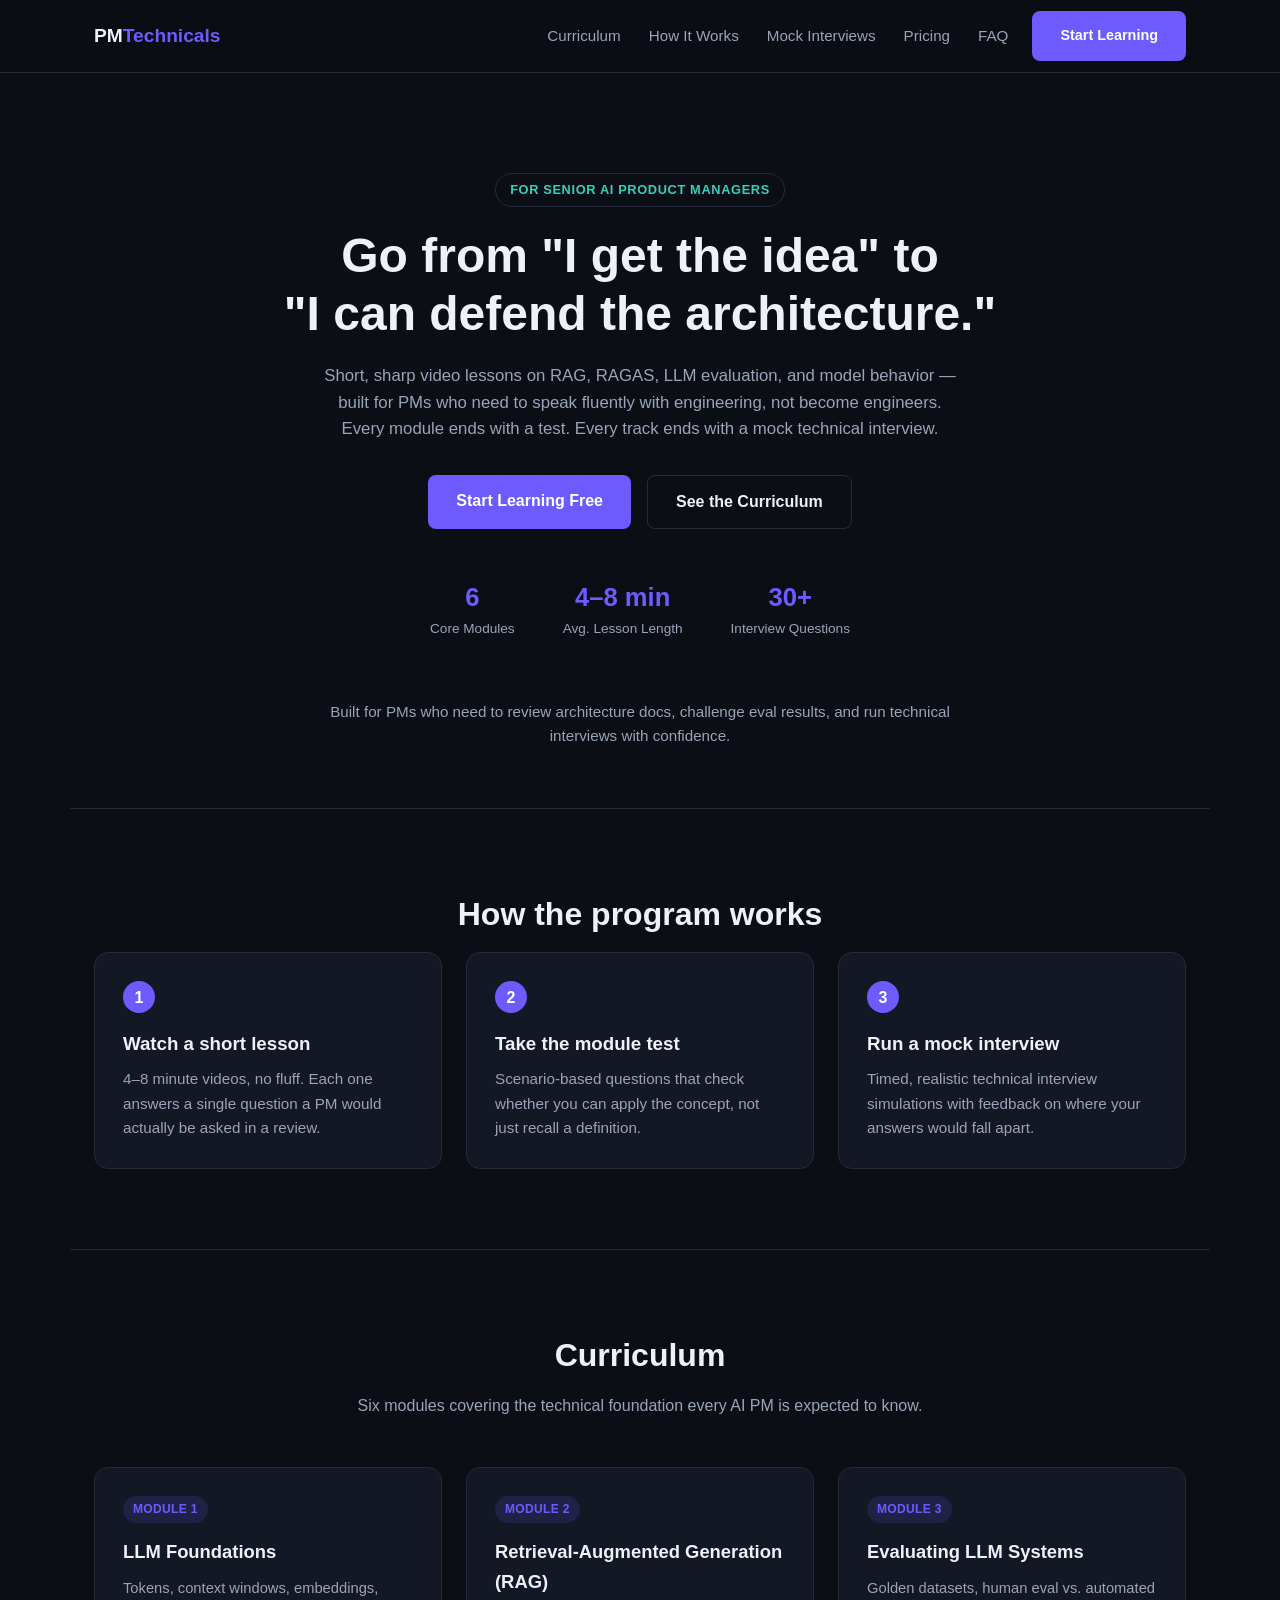
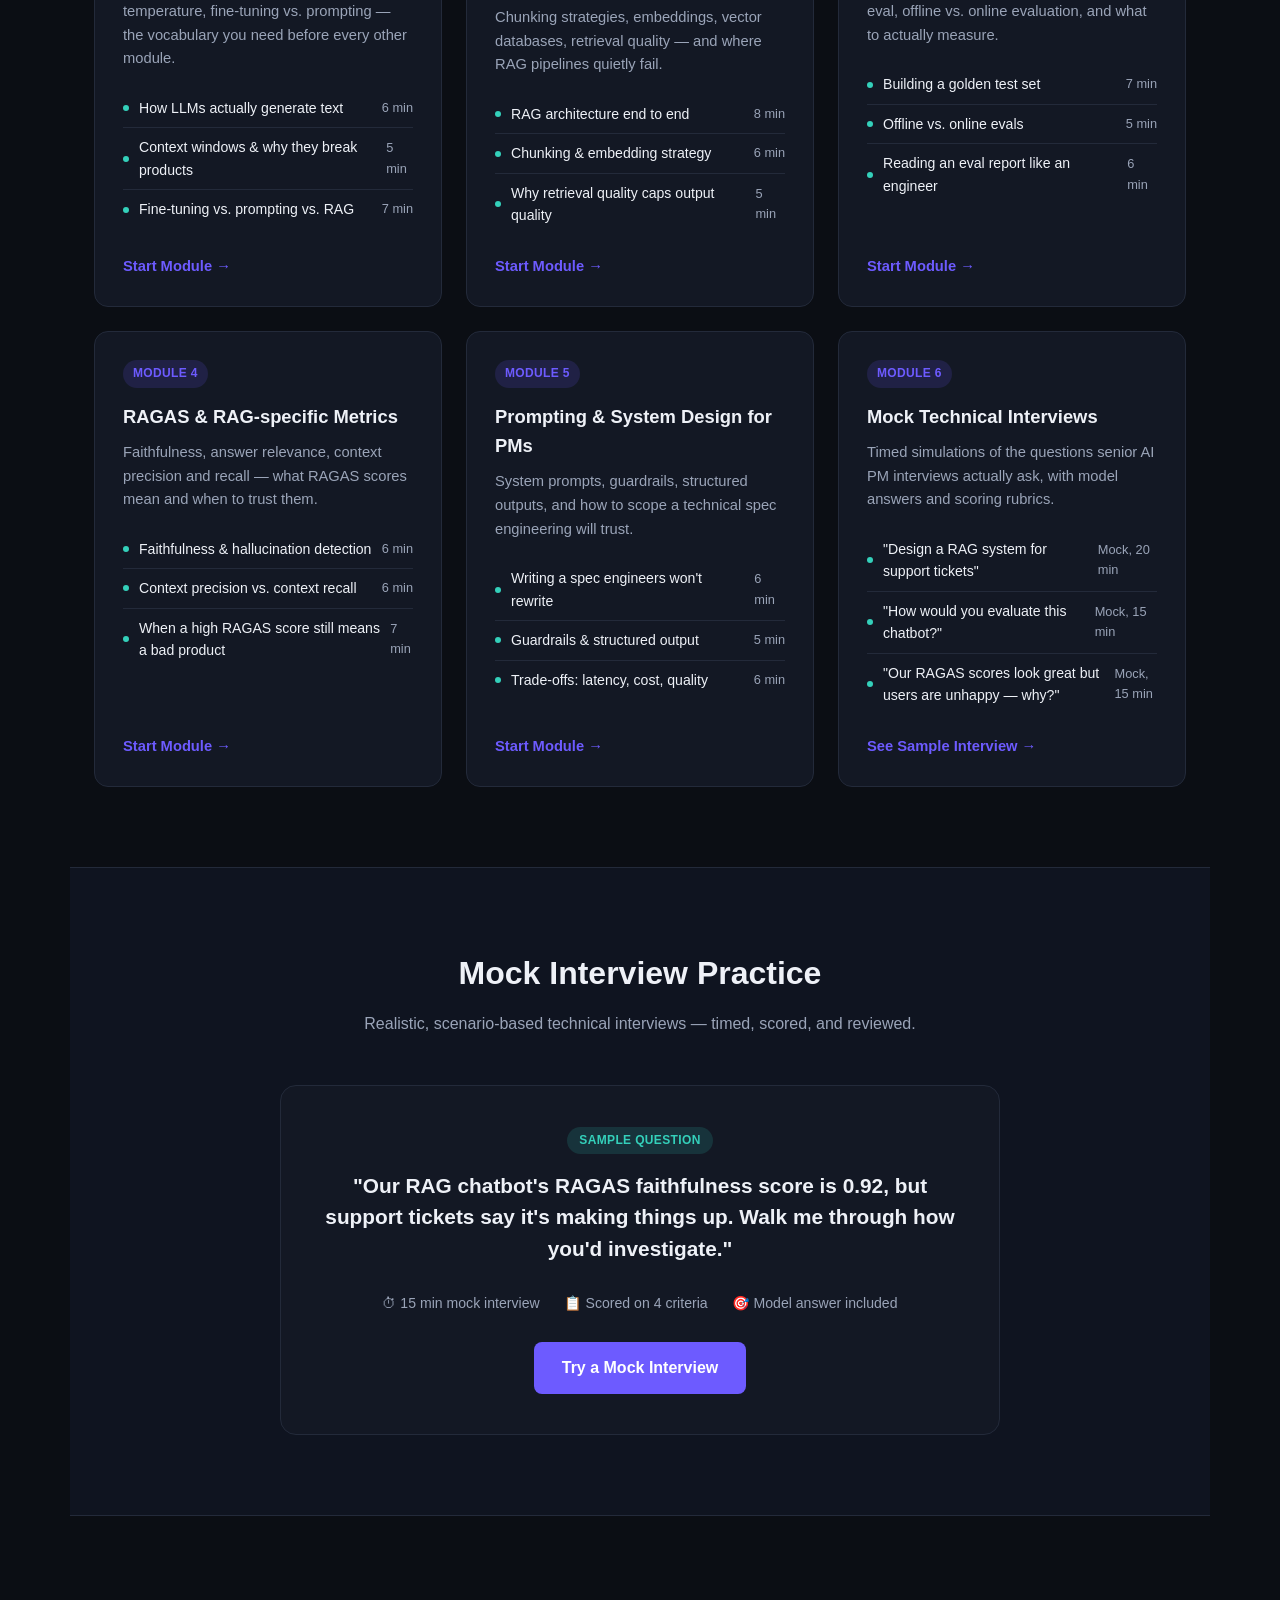
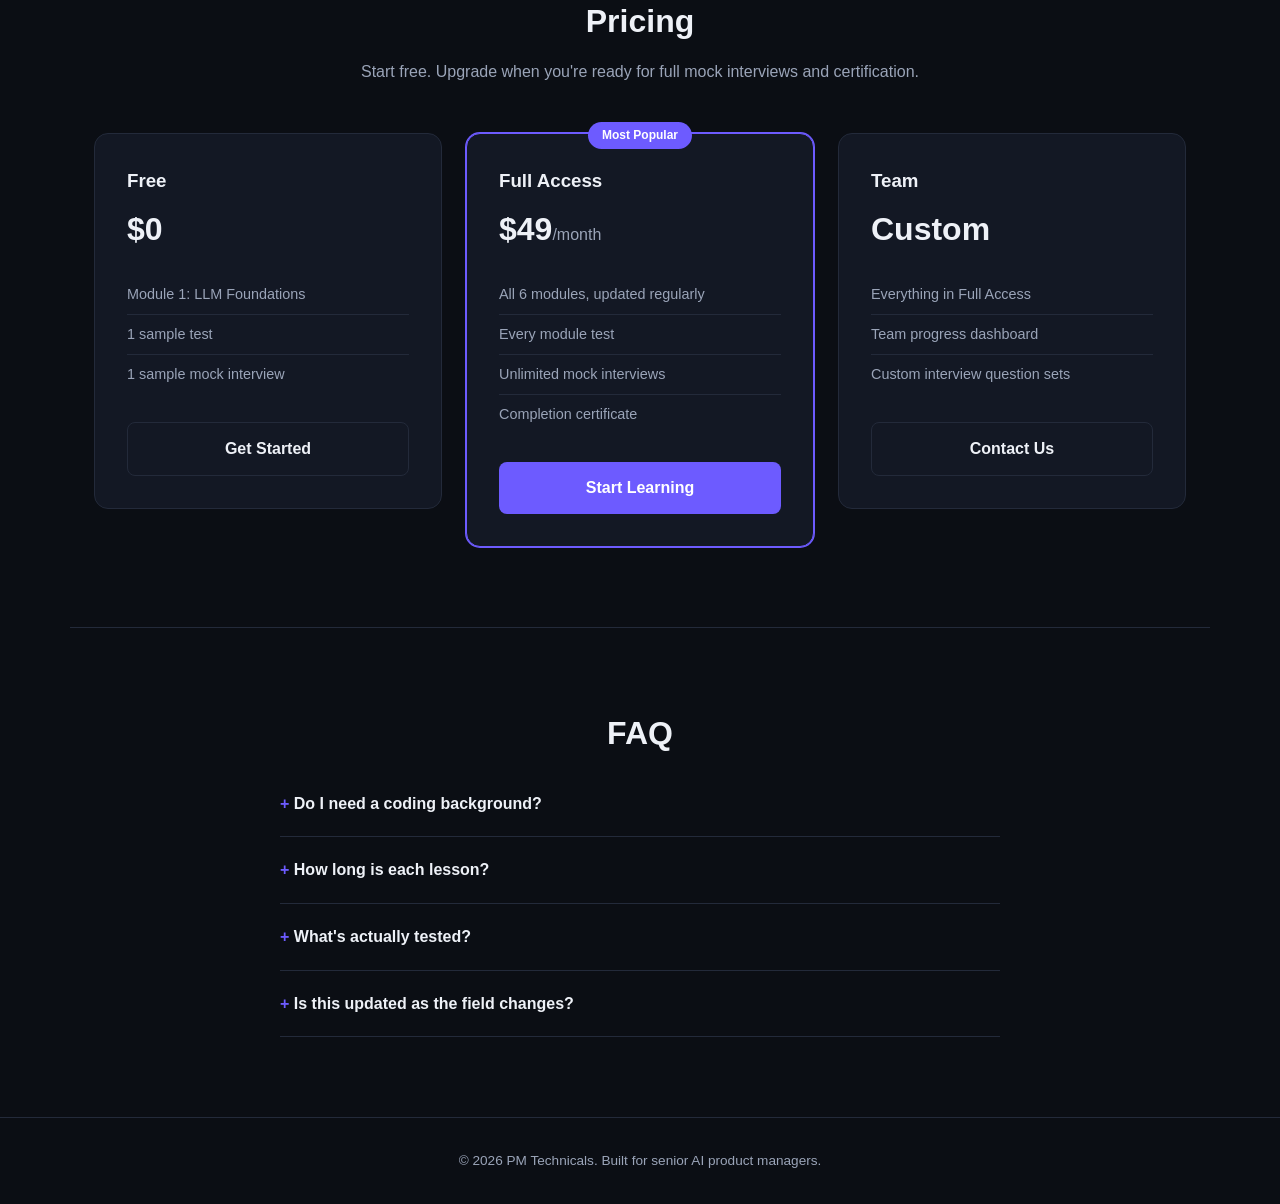
==== ai-pm-academy/index.html @ c8eaa93b "Add PM Technicals learning platform site Landing page for a training platform teaching senior AI pro" ====
<!DOCTYPE html>
<html lang="en">
<head>
<meta charset="UTF-8">
<meta name="viewport" content="width=device-width, initial-scale=1.0">
<title>PM Technicals — RAG, RAGAS &amp; LLM Evals for Senior AI PMs</title>
<meta name="description" content="Short, clear video lessons on RAG, RAGAS, LLM evaluation and system design for senior AI Product Managers, with tests and mock technical interviews.">
<link rel="stylesheet" href="styles.css">
</head>
<body>

<header class="site-header">
  <nav class="nav container">
    <a href="#home" class="logo">PM<span>Technicals</span></a>
    <button class="nav-toggle" id="navToggle" aria-label="Toggle navigation">
      <span></span><span></span><span></span>
    </button>
    <ul class="nav-links" id="navLinks">
      <li><a href="#curriculum">Curriculum</a></li>
      <li><a href="#how-it-works">How It Works</a></li>
      <li><a href="#interviews">Mock Interviews</a></li>
      <li><a href="#pricing">Pricing</a></li>
      <li><a href="#faq">FAQ</a></li>
    </ul>
    <a href="#pricing" class="btn btn-primary nav-cta">Start Learning</a>
  </nav>
</header>

<main>
  <section id="home" class="hero container">
    <p class="eyebrow">For Senior AI Product Managers</p>
    <h1>Go from "I get the idea" to<br>"I can defend the architecture."</h1>
    <p class="hero-text">
      Short, sharp video lessons on RAG, RAGAS, LLM evaluation, and model behavior —
      built for PMs who need to speak fluently with engineering, not become engineers.
      Every module ends with a test. Every track ends with a mock technical interview.
    </p>
    <div class="hero-actions">
      <a href="#pricing" class="btn btn-primary">Start Learning Free</a>
      <a href="#curriculum" class="btn btn-secondary">See the Curriculum</a>
    </div>
    <div class="hero-stats">
      <div><strong>6</strong><span>Core Modules</span></div>
      <div><strong>4–8 min</strong><span>Avg. Lesson Length</span></div>
      <div><strong>30+</strong><span>Interview Questions</span></div>
    </div>
  </section>

  <section class="logos container">
    <p>Built for PMs who need to review architecture docs, challenge eval results, and run technical interviews with confidence.</p>
  </section>

  <section id="how-it-works" class="section container">
    <h2 class="section-title">How the program works</h2>
    <div class="steps-grid">
      <div class="step">
        <div class="step-num">1</div>
        <h3>Watch a short lesson</h3>
        <p>4–8 minute videos, no fluff. Each one answers a single question a PM would actually be asked in a review.</p>
      </div>
      <div class="step">
        <div class="step-num">2</div>
        <h3>Take the module test</h3>
        <p>Scenario-based questions that check whether you can apply the concept, not just recall a definition.</p>
      </div>
      <div class="step">
        <div class="step-num">3</div>
        <h3>Run a mock interview</h3>
        <p>Timed, realistic technical interview simulations with feedback on where your answers would fall apart.</p>
      </div>
    </div>
  </section>

  <section id="curriculum" class="section container">
    <h2 class="section-title">Curriculum</h2>
    <p class="section-subtitle">Six modules covering the technical foundation every AI PM is expected to know.</p>

    <div class="curriculum-grid">
      <article class="module-card">
        <div class="module-tag">Module 1</div>
        <h3>LLM Foundations</h3>
        <p>Tokens, context windows, embeddings, temperature, fine-tuning vs. prompting — the vocabulary you need before every other module.</p>
        <ul class="lesson-list">
          <li><span class="dot"></span> How LLMs actually generate text <em>6 min</em></li>
          <li><span class="dot"></span> Context windows &amp; why they break products <em>5 min</em></li>
          <li><span class="dot"></span> Fine-tuning vs. prompting vs. RAG <em>7 min</em></li>
        </ul>
        <a href="#pricing" class="card-link">Start Module →</a>
      </article>

      <article class="module-card">
        <div class="module-tag">Module 2</div>
        <h3>Retrieval-Augmented Generation (RAG)</h3>
        <p>Chunking strategies, embeddings, vector databases, retrieval quality — and where RAG pipelines quietly fail.</p>
        <ul class="lesson-list">
          <li><span class="dot"></span> RAG architecture end to end <em>8 min</em></li>
          <li><span class="dot"></span> Chunking &amp; embedding strategy <em>6 min</em></li>
          <li><span class="dot"></span> Why retrieval quality caps output quality <em>5 min</em></li>
        </ul>
        <a href="#pricing" class="card-link">Start Module →</a>
      </article>

      <article class="module-card">
        <div class="module-tag">Module 3</div>
        <h3>Evaluating LLM Systems</h3>
        <p>Golden datasets, human eval vs. automated eval, offline vs. online evaluation, and what to actually measure.</p>
        <ul class="lesson-list">
          <li><span class="dot"></span> Building a golden test set <em>7 min</em></li>
          <li><span class="dot"></span> Offline vs. online evals <em>5 min</em></li>
          <li><span class="dot"></span> Reading an eval report like an engineer <em>6 min</em></li>
        </ul>
        <a href="#pricing" class="card-link">Start Module →</a>
      </article>

      <article class="module-card">
        <div class="module-tag">Module 4</div>
        <h3>RAGAS &amp; RAG-specific Metrics</h3>
        <p>Faithfulness, answer relevance, context precision and recall — what RAGAS scores mean and when to trust them.</p>
        <ul class="lesson-list">
          <li><span class="dot"></span> Faithfulness &amp; hallucination detection <em>6 min</em></li>
          <li><span class="dot"></span> Context precision vs. context recall <em>6 min</em></li>
          <li><span class="dot"></span> When a high RAGAS score still means a bad product <em>7 min</em></li>
        </ul>
        <a href="#pricing" class="card-link">Start Module →</a>
      </article>

      <article class="module-card">
        <div class="module-tag">Module 5</div>
        <h3>Prompting &amp; System Design for PMs</h3>
        <p>System prompts, guardrails, structured outputs, and how to scope a technical spec engineering will trust.</p>
        <ul class="lesson-list">
          <li><span class="dot"></span> Writing a spec engineers won't rewrite <em>6 min</em></li>
          <li><span class="dot"></span> Guardrails &amp; structured output <em>5 min</em></li>
          <li><span class="dot"></span> Trade-offs: latency, cost, quality <em>6 min</em></li>
        </ul>
        <a href="#pricing" class="card-link">Start Module →</a>
      </article>

      <article class="module-card">
        <div class="module-tag">Module 6</div>
        <h3>Mock Technical Interviews</h3>
        <p>Timed simulations of the questions senior AI PM interviews actually ask, with model answers and scoring rubrics.</p>
        <ul class="lesson-list">
          <li><span class="dot"></span> "Design a RAG system for support tickets" <em>Mock, 20 min</em></li>
          <li><span class="dot"></span> "How would you evaluate this chatbot?" <em>Mock, 15 min</em></li>
          <li><span class="dot"></span> "Our RAGAS scores look great but users are unhappy — why?" <em>Mock, 15 min</em></li>
        </ul>
        <a href="#interviews" class="card-link">See Sample Interview →</a>
      </article>
    </div>
  </section>

  <section id="interviews" class="section container alt">
    <h2 class="section-title">Mock Interview Practice</h2>
    <p class="section-subtitle">Realistic, scenario-based technical interviews — timed, scored, and reviewed.</p>
    <div class="interview-card">
      <div class="interview-question">
        <span class="badge">Sample Question</span>
        <h3>"Our RAG chatbot's RAGAS faithfulness score is 0.92, but support tickets say it's making things up. Walk me through how you'd investigate."</h3>
      </div>
      <div class="interview-meta">
        <span>⏱ 15 min mock interview</span>
        <span>📋 Scored on 4 criteria</span>
        <span>🎯 Model answer included</span>
      </div>
      <a href="#pricing" class="btn btn-primary">Try a Mock Interview</a>
    </div>
  </section>

  <section id="pricing" class="section container">
    <h2 class="section-title">Pricing</h2>
    <p class="section-subtitle">Start free. Upgrade when you're ready for full mock interviews and certification.</p>
    <div class="pricing-grid">
      <article class="price-card">
        <h3>Free</h3>
        <p class="price">$0</p>
        <ul>
          <li>Module 1: LLM Foundations</li>
          <li>1 sample test</li>
          <li>1 sample mock interview</li>
        </ul>
        <a href="#" class="btn btn-secondary">Get Started</a>
      </article>
      <article class="price-card featured">
        <div class="price-badge">Most Popular</div>
        <h3>Full Access</h3>
        <p class="price">$49<span>/month</span></p>
        <ul>
          <li>All 6 modules, updated regularly</li>
          <li>Every module test</li>
          <li>Unlimited mock interviews</li>
          <li>Completion certificate</li>
        </ul>
        <a href="#" class="btn btn-primary">Start Learning</a>
      </article>
      <article class="price-card">
        <h3>Team</h3>
        <p class="price">Custom</p>
        <ul>
          <li>Everything in Full Access</li>
          <li>Team progress dashboard</li>
          <li>Custom interview question sets</li>
        </ul>
        <a href="#" class="btn btn-secondary">Contact Us</a>
      </article>
    </div>
  </section>

  <section id="faq" class="section container">
    <h2 class="section-title">FAQ</h2>
    <div class="faq-list">
      <details>
        <summary>Do I need a coding background?</summary>
        <p>No. Lessons are built for product managers — concepts are explained through architecture, trade-offs, and decisions, not code.</p>
      </details>
      <details>
        <summary>How long is each lesson?</summary>
        <p>4–8 minutes. Every lesson is scoped to one clear idea so you can watch it between meetings.</p>
      </details>
      <details>
        <summary>What's actually tested?</summary>
        <p>Scenario-based questions and mock interviews that check whether you can apply a concept under realistic conditions — not multiple-choice trivia.</p>
      </details>
      <details>
        <summary>Is this updated as the field changes?</summary>
        <p>Yes. RAG, evals, and RAGAS practices evolve quickly, and modules are revised as best practices shift.</p>
      </details>
    </div>
  </section>
</main>

<footer class="site-footer">
  <p>&copy; <span id="year"></span> PM Technicals. Built for senior AI product managers.</p>
</footer>

<script src="script.js"></script>
</body>
</html>
---- ai-pm-academy/styles.css ----
:root {
  --color-bg: #0b0e14;
  --color-surface: #131824;
  --color-surface-alt: #0f1420;
  --color-text: #eef1f7;
  --color-muted: #9aa4b8;
  --color-border: #232a3a;
  --color-primary: #6d5bff;
  --color-primary-dark: #5645e6;
  --color-accent: #34d0ba;
  --max-width: 1140px;
}

* {
  box-sizing: border-box;
  margin: 0;
  padding: 0;
}

html {
  scroll-behavior: smooth;
}

body {
  font-family: -apple-system, BlinkMacSystemFont, "Segoe UI", Roboto, Helvetica, Arial, sans-serif;
  color: var(--color-text);
  background: var(--color-bg);
  line-height: 1.6;
}

.container {
  max-width: var(--max-width);
  margin: 0 auto;
  padding: 0 24px;
}

a {
  color: inherit;
  text-decoration: none;
}

ul {
  list-style: none;
}

/* Header / Nav */
.site-header {
  position: sticky;
  top: 0;
  background: rgba(11, 14, 20, 0.85);
  backdrop-filter: blur(10px);
  border-bottom: 1px solid var(--color-border);
  z-index: 100;
}

.nav {
  display: flex;
  align-items: center;
  gap: 24px;
  height: 72px;
}

.logo {
  font-weight: 700;
  font-size: 1.2rem;
  margin-right: auto;
}

.logo span {
  color: var(--color-primary);
}

.nav-links {
  display: flex;
  gap: 28px;
}

.nav-links a {
  font-weight: 500;
  color: var(--color-muted);
  font-size: 0.95rem;
  transition: color 0.2s;
}

.nav-links a:hover {
  color: var(--color-text);
}

.nav-cta {
  padding: 10px 20px;
  font-size: 0.9rem;
}

.nav-toggle {
  display: none;
  flex-direction: column;
  gap: 5px;
  background: none;
  border: none;
  cursor: pointer;
  padding: 8px;
}

.nav-toggle span {
  width: 22px;
  height: 2px;
  background: var(--color-text);
}

/* Hero */
.hero {
  padding: 100px 24px 60px;
  text-align: center;
  max-width: 820px;
}

.eyebrow {
  display: inline-block;
  color: var(--color-accent);
  font-weight: 600;
  letter-spacing: 0.05em;
  text-transform: uppercase;
  font-size: 0.8rem;
  margin-bottom: 20px;
  border: 1px solid var(--color-border);
  padding: 6px 14px;
  border-radius: 999px;
}

.hero h1 {
  font-size: clamp(2rem, 5vw, 3rem);
  line-height: 1.2;
  margin-bottom: 20px;
}

.hero-text {
  color: var(--color-muted);
  font-size: 1.05rem;
  max-width: 640px;
  margin: 0 auto 32px;
}

.hero-actions {
  display: flex;
  gap: 16px;
  justify-content: center;
  flex-wrap: wrap;
  margin-bottom: 48px;
}

.hero-stats {
  display: flex;
  justify-content: center;
  gap: 48px;
  flex-wrap: wrap;
}

.hero-stats div {
  display: flex;
  flex-direction: column;
}

.hero-stats strong {
  font-size: 1.6rem;
  color: var(--color-primary);
}

.hero-stats span {
  color: var(--color-muted);
  font-size: 0.85rem;
}

.btn {
  display: inline-block;
  padding: 13px 28px;
  border-radius: 8px;
  font-weight: 600;
  transition: transform 0.15s, box-shadow 0.15s, background 0.15s;
}

.btn-primary {
  background: var(--color-primary);
  color: #fff;
}

.btn-primary:hover {
  background: var(--color-primary-dark);
  transform: translateY(-2px);
}

.btn-secondary {
  background: transparent;
  color: var(--color-text);
  border: 1px solid var(--color-border);
}

.btn-secondary:hover {
  border-color: var(--color-primary);
  transform: translateY(-2px);
}

/* Logos / tagline strip */
.logos {
  text-align: center;
  padding: 0 24px 60px;
}

.logos p {
  color: var(--color-muted);
  font-size: 0.95rem;
  max-width: 680px;
  margin: 0 auto;
}

/* Sections */
.section {
  padding: 80px 24px;
  border-top: 1px solid var(--color-border);
}

.section.alt {
  background: var(--color-surface-alt);
}

.section-title {
  font-size: 2rem;
  margin-bottom: 12px;
  text-align: center;
}

.section-subtitle {
  color: var(--color-muted);
  text-align: center;
  max-width: 620px;
  margin: 0 auto 48px;
}

/* How it works */
.steps-grid {
  display: grid;
  grid-template-columns: repeat(auto-fit, minmax(240px, 1fr));
  gap: 24px;
}

.step {
  background: var(--color-surface);
  border: 1px solid var(--color-border);
  border-radius: 14px;
  padding: 28px;
}

.step-num {
  width: 32px;
  height: 32px;
  border-radius: 50%;
  background: var(--color-primary);
  color: #fff;
  display: flex;
  align-items: center;
  justify-content: center;
  font-weight: 700;
  margin-bottom: 16px;
}

.step h3 {
  margin-bottom: 8px;
}

.step p {
  color: var(--color-muted);
  font-size: 0.95rem;
}

/* Curriculum */
.curriculum-grid {
  display: grid;
  grid-template-columns: repeat(auto-fit, minmax(300px, 1fr));
  gap: 24px;
}

.module-card {
  background: var(--color-surface);
  border: 1px solid var(--color-border);
  border-radius: 14px;
  padding: 28px;
  display: flex;
  flex-direction: column;
  transition: transform 0.2s, border-color 0.2s;
}

.module-card:hover {
  transform: translateY(-4px);
  border-color: var(--color-primary);
}

.module-tag {
  display: inline-block;
  align-self: flex-start;
  background: rgba(109, 91, 255, 0.15);
  color: var(--color-primary);
  font-size: 0.75rem;
  font-weight: 700;
  letter-spacing: 0.03em;
  text-transform: uppercase;
  padding: 4px 10px;
  border-radius: 999px;
  margin-bottom: 14px;
}

.module-card h3 {
  margin-bottom: 10px;
  font-size: 1.15rem;
}

.module-card > p {
  color: var(--color-muted);
  font-size: 0.92rem;
  margin-bottom: 18px;
}

.lesson-list {
  margin-bottom: 20px;
  flex: 1;
}

.lesson-list li {
  display: flex;
  align-items: center;
  gap: 10px;
  font-size: 0.88rem;
  color: var(--color-text);
  padding: 8px 0;
  border-top: 1px solid var(--color-border);
}

.lesson-list li:first-child {
  border-top: none;
}

.lesson-list em {
  margin-left: auto;
  color: var(--color-muted);
  font-style: normal;
  font-size: 0.8rem;
}

.dot {
  width: 6px;
  height: 6px;
  border-radius: 50%;
  background: var(--color-accent);
  flex-shrink: 0;
}

.card-link {
  font-weight: 600;
  color: var(--color-primary);
  font-size: 0.92rem;
}

/* Interview */
.interview-card {
  background: var(--color-surface);
  border: 1px solid var(--color-border);
  border-radius: 16px;
  padding: 40px;
  max-width: 720px;
  margin: 0 auto;
  text-align: center;
}

.badge {
  display: inline-block;
  background: rgba(52, 208, 186, 0.15);
  color: var(--color-accent);
  font-size: 0.75rem;
  font-weight: 700;
  text-transform: uppercase;
  letter-spacing: 0.03em;
  padding: 4px 12px;
  border-radius: 999px;
  margin-bottom: 16px;
}

.interview-question h3 {
  font-size: 1.3rem;
  line-height: 1.5;
  font-weight: 600;
  margin-bottom: 28px;
}

.interview-meta {
  display: flex;
  justify-content: center;
  gap: 24px;
  flex-wrap: wrap;
  color: var(--color-muted);
  font-size: 0.88rem;
  margin-bottom: 28px;
}

/* Pricing */
.pricing-grid {
  display: grid;
  grid-template-columns: repeat(auto-fit, minmax(260px, 1fr));
  gap: 24px;
  align-items: start;
}

.price-card {
  background: var(--color-surface);
  border: 1px solid var(--color-border);
  border-radius: 14px;
  padding: 32px;
  position: relative;
}

.price-card.featured {
  border-color: var(--color-primary);
  box-shadow: 0 0 0 1px var(--color-primary);
}

.price-badge {
  position: absolute;
  top: -12px;
  left: 50%;
  transform: translateX(-50%);
  background: var(--color-primary);
  color: #fff;
  font-size: 0.75rem;
  font-weight: 700;
  padding: 4px 14px;
  border-radius: 999px;
}

.price-card h3 {
  margin-bottom: 8px;
}

.price {
  font-size: 2rem;
  font-weight: 700;
  margin-bottom: 20px;
}

.price span {
  font-size: 1rem;
  font-weight: 400;
  color: var(--color-muted);
}

.price-card ul {
  margin-bottom: 28px;
}

.price-card li {
  padding: 8px 0;
  border-top: 1px solid var(--color-border);
  color: var(--color-muted);
  font-size: 0.9rem;
}

.price-card li:first-child {
  border-top: none;
}

.price-card .btn {
  display: block;
  text-align: center;
}

/* FAQ */
.faq-list {
  max-width: 720px;
  margin: 0 auto;
}

.faq-list details {
  border-bottom: 1px solid var(--color-border);
  padding: 20px 0;
}

.faq-list summary {
  cursor: pointer;
  font-weight: 600;
  list-style: none;
}

.faq-list summary::-webkit-details-marker {
  display: none;
}

.faq-list summary::before {
  content: "+ ";
  color: var(--color-primary);
}

.faq-list details[open] summary::before {
  content: "− ";
}

.faq-list p {
  color: var(--color-muted);
  margin-top: 12px;
  font-size: 0.92rem;
}

/* Footer */
.site-footer {
  text-align: center;
  padding: 32px 24px;
  color: var(--color-muted);
  font-size: 0.85rem;
  border-top: 1px solid var(--color-border);
}

/* Responsive */
@media (max-width: 768px) {
  .nav-toggle {
    display: flex;
  }

  .nav-cta {
    display: none;
  }

  .nav-links {
    position: absolute;
    top: 72px;
    left: 0;
    right: 0;
    background: var(--color-bg);
    flex-direction: column;
    gap: 0;
    border-bottom: 1px solid var(--color-border);
    display: none;
  }

  .nav-links.open {
    display: flex;
  }

  .nav-links li {
    width: 100%;
    text-align: center;
  }

  .nav-links a {
    display: block;
    padding: 16px;
  }

  .hero-stats {
    gap: 28px;
  }
}
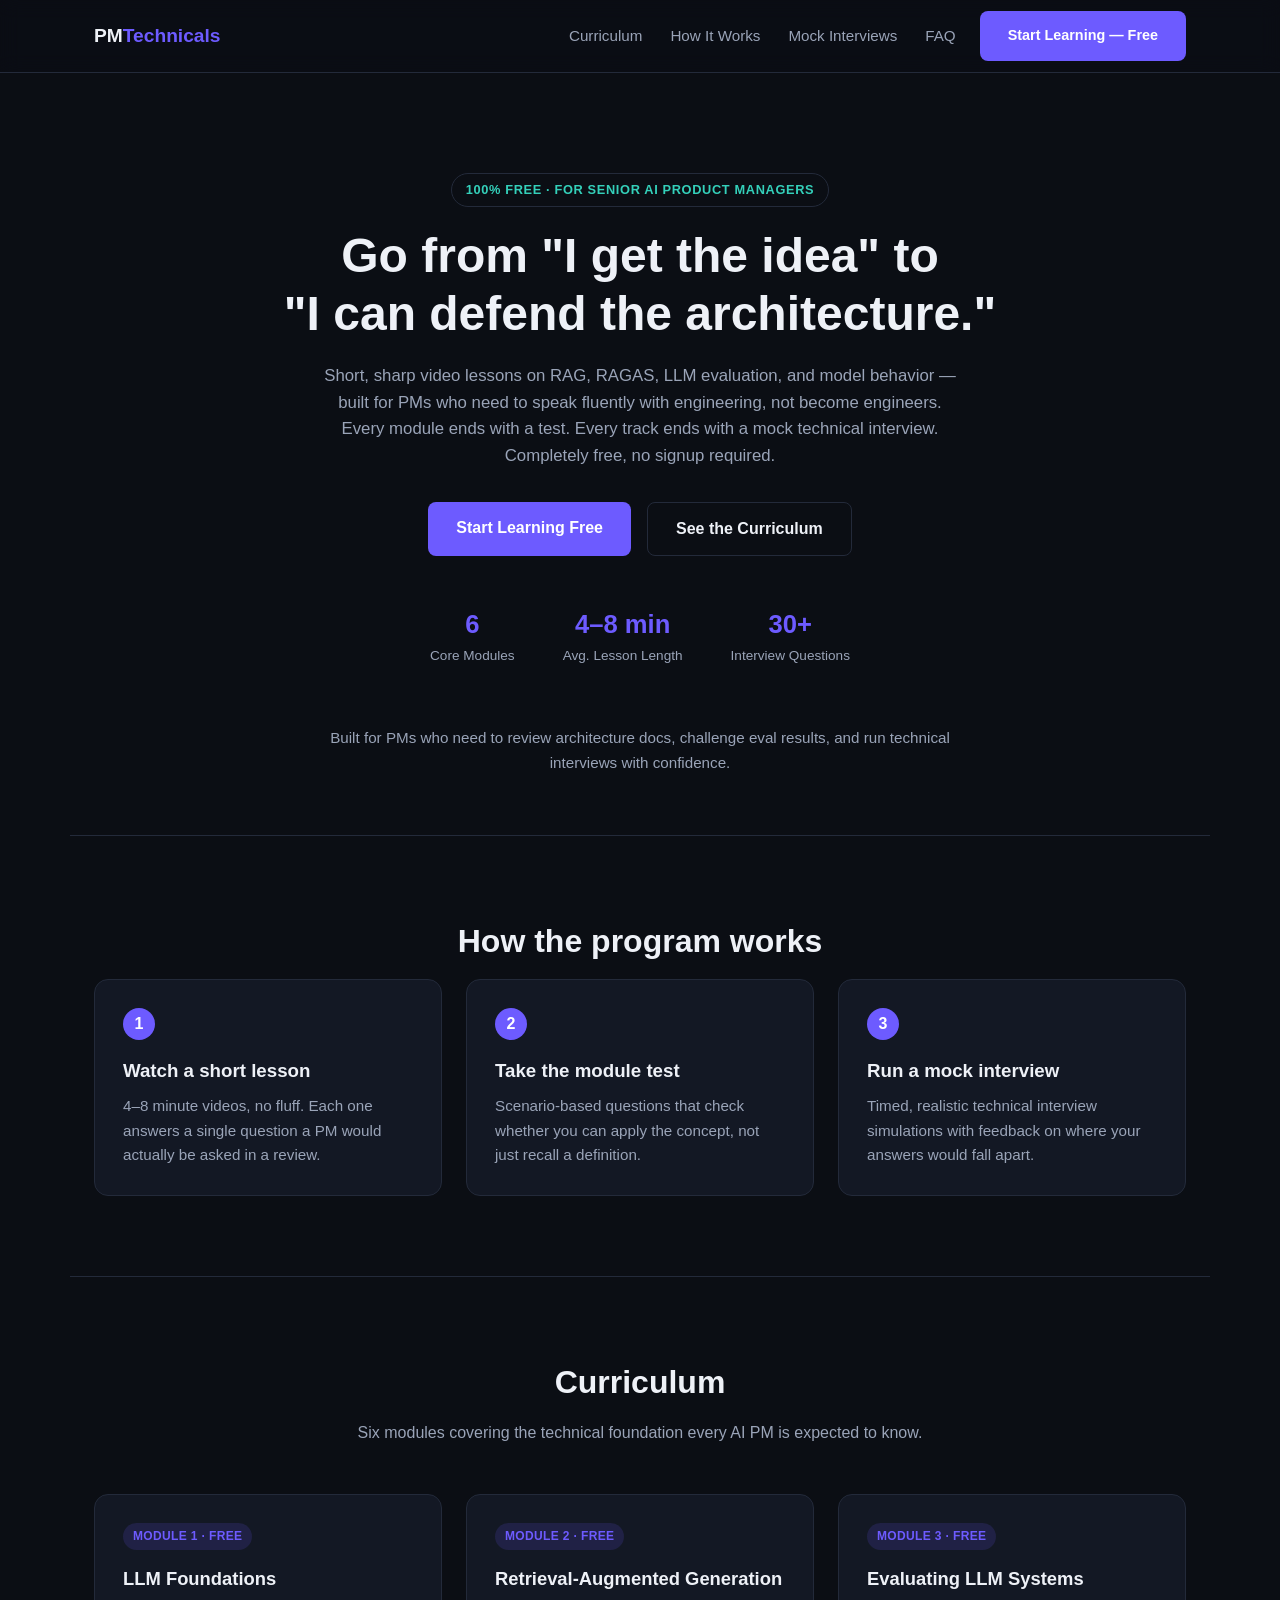
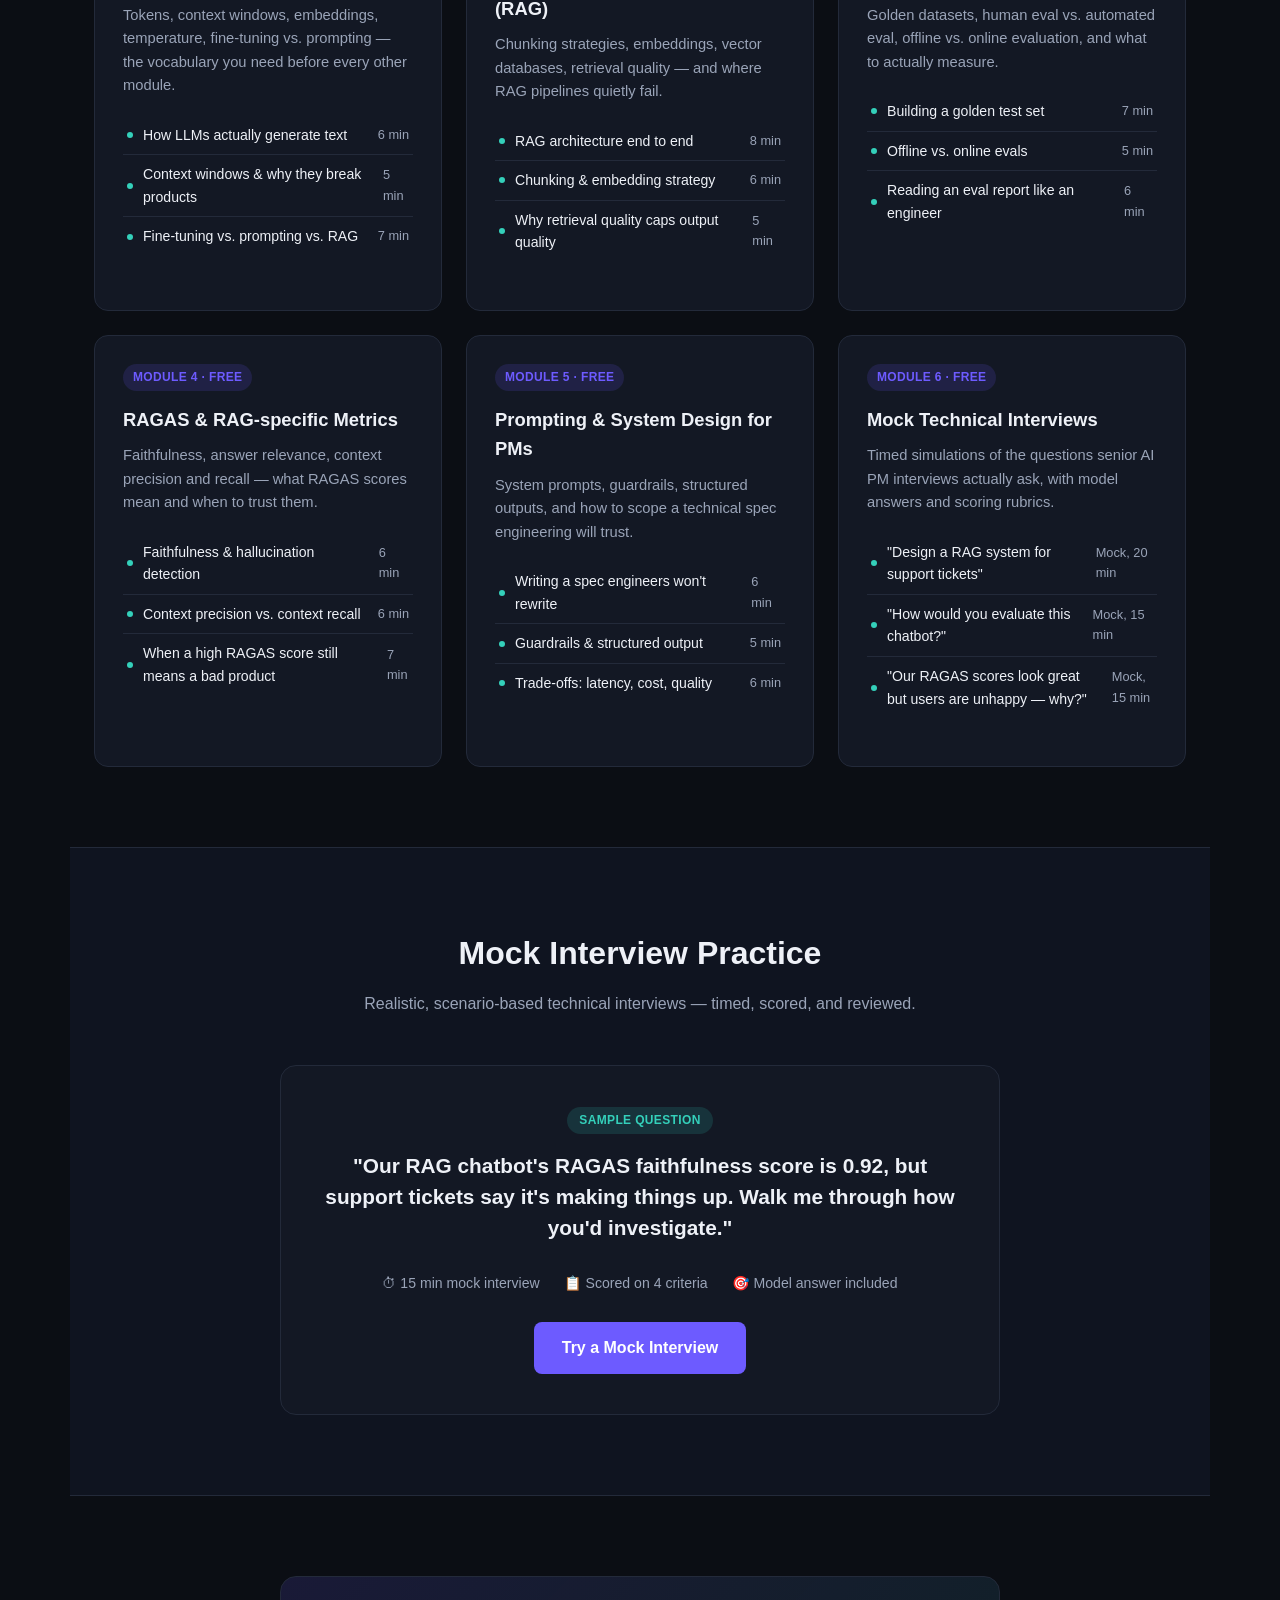
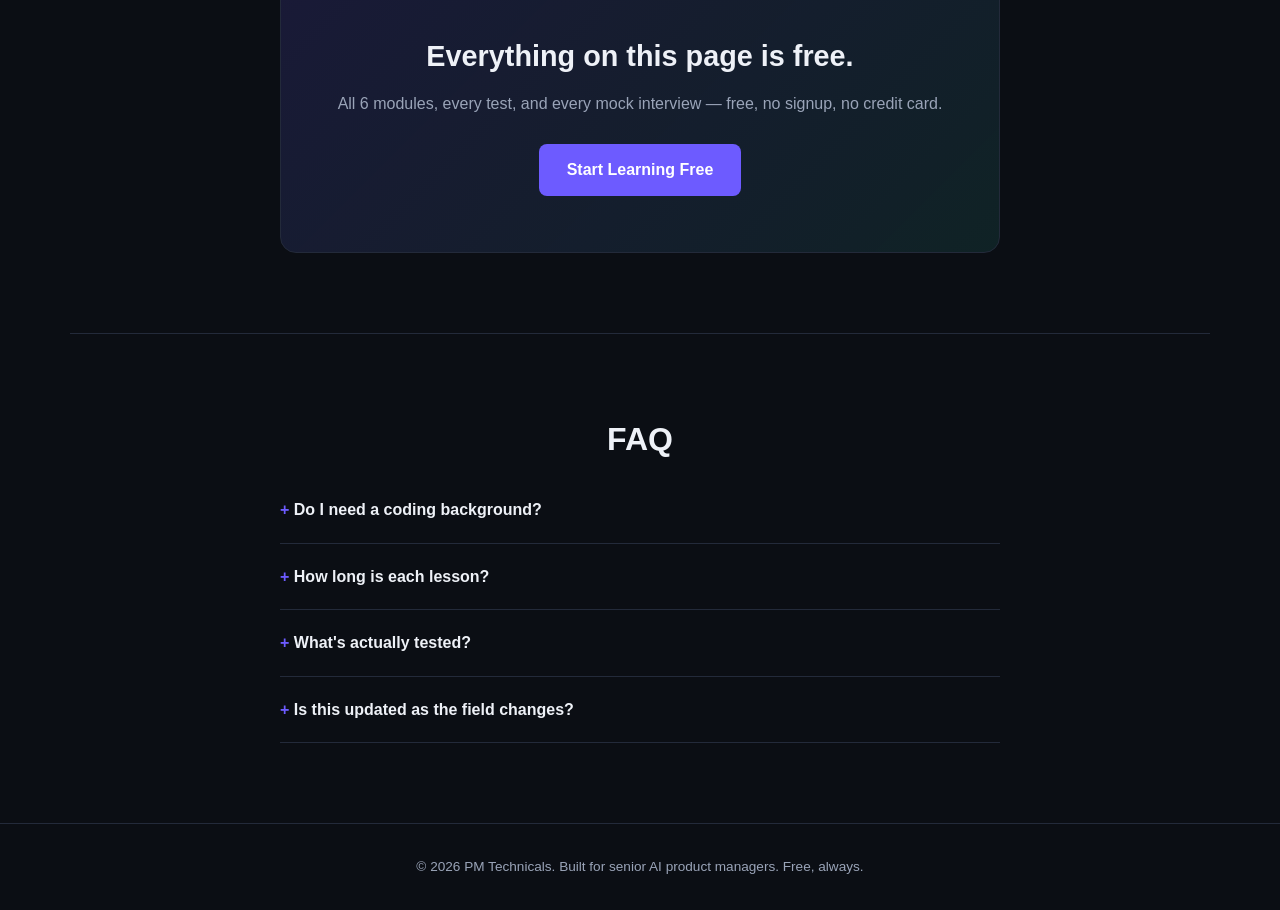
==== commit 0f2a86f1: "Make PM Technicals fully free and add clickable lesson viewer - Replace paid pricing tiers with a si" ====
--- a/ai-pm-academy/index.html
+++ b/ai-pm-academy/index.html
@@ -19,24 +19,24 @@
       <li><a href="#curriculum">Curriculum</a></li>
       <li><a href="#how-it-works">How It Works</a></li>
       <li><a href="#interviews">Mock Interviews</a></li>
-      <li><a href="#pricing">Pricing</a></li>
       <li><a href="#faq">FAQ</a></li>
     </ul>
-    <a href="#pricing" class="btn btn-primary nav-cta">Start Learning</a>
+    <a href="#curriculum" class="btn btn-primary nav-cta">Start Learning — Free</a>
   </nav>
 </header>
 
 <main>
   <section id="home" class="hero container">
-    <p class="eyebrow">For Senior AI Product Managers</p>
+    <p class="eyebrow">100% Free &middot; For Senior AI Product Managers</p>
     <h1>Go from "I get the idea" to<br>"I can defend the architecture."</h1>
     <p class="hero-text">
       Short, sharp video lessons on RAG, RAGAS, LLM evaluation, and model behavior —
       built for PMs who need to speak fluently with engineering, not become engineers.
       Every module ends with a test. Every track ends with a mock technical interview.
+      Completely free, no signup required.
     </p>
     <div class="hero-actions">
-      <a href="#pricing" class="btn btn-primary">Start Learning Free</a>
+      <a href="#curriculum" class="btn btn-primary">Start Learning Free</a>
       <a href="#curriculum" class="btn btn-secondary">See the Curriculum</a>
     </div>
     <div class="hero-stats">
@@ -77,75 +77,45 @@
 
     <div class="curriculum-grid">
       <article class="module-card">
-        <div class="module-tag">Module 1</div>
+        <div class="module-tag">Module 1 &middot; Free</div>
         <h3>LLM Foundations</h3>
         <p>Tokens, context windows, embeddings, temperature, fine-tuning vs. prompting — the vocabulary you need before every other module.</p>
-        <ul class="lesson-list">
-          <li><span class="dot"></span> How LLMs actually generate text <em>6 min</em></li>
-          <li><span class="dot"></span> Context windows &amp; why they break products <em>5 min</em></li>
-          <li><span class="dot"></span> Fine-tuning vs. prompting vs. RAG <em>7 min</em></li>
-        </ul>
-        <a href="#pricing" class="card-link">Start Module →</a>
+        <ul class="lesson-list" id="module-1"></ul>
       </article>
 
       <article class="module-card">
-        <div class="module-tag">Module 2</div>
+        <div class="module-tag">Module 2 &middot; Free</div>
         <h3>Retrieval-Augmented Generation (RAG)</h3>
         <p>Chunking strategies, embeddings, vector databases, retrieval quality — and where RAG pipelines quietly fail.</p>
-        <ul class="lesson-list">
-          <li><span class="dot"></span> RAG architecture end to end <em>8 min</em></li>
-          <li><span class="dot"></span> Chunking &amp; embedding strategy <em>6 min</em></li>
-          <li><span class="dot"></span> Why retrieval quality caps output quality <em>5 min</em></li>
-        </ul>
-        <a href="#pricing" class="card-link">Start Module →</a>
+        <ul class="lesson-list" id="module-2"></ul>
       </article>
 
       <article class="module-card">
-        <div class="module-tag">Module 3</div>
+        <div class="module-tag">Module 3 &middot; Free</div>
         <h3>Evaluating LLM Systems</h3>
         <p>Golden datasets, human eval vs. automated eval, offline vs. online evaluation, and what to actually measure.</p>
-        <ul class="lesson-list">
-          <li><span class="dot"></span> Building a golden test set <em>7 min</em></li>
-          <li><span class="dot"></span> Offline vs. online evals <em>5 min</em></li>
-          <li><span class="dot"></span> Reading an eval report like an engineer <em>6 min</em></li>
-        </ul>
-        <a href="#pricing" class="card-link">Start Module →</a>
+        <ul class="lesson-list" id="module-3"></ul>
       </article>
 
       <article class="module-card">
-        <div class="module-tag">Module 4</div>
+        <div class="module-tag">Module 4 &middot; Free</div>
         <h3>RAGAS &amp; RAG-specific Metrics</h3>
         <p>Faithfulness, answer relevance, context precision and recall — what RAGAS scores mean and when to trust them.</p>
-        <ul class="lesson-list">
-          <li><span class="dot"></span> Faithfulness &amp; hallucination detection <em>6 min</em></li>
-          <li><span class="dot"></span> Context precision vs. context recall <em>6 min</em></li>
-          <li><span class="dot"></span> When a high RAGAS score still means a bad product <em>7 min</em></li>
-        </ul>
-        <a href="#pricing" class="card-link">Start Module →</a>
+        <ul class="lesson-list" id="module-4"></ul>
       </article>
 
       <article class="module-card">
-        <div class="module-tag">Module 5</div>
+        <div class="module-tag">Module 5 &middot; Free</div>
         <h3>Prompting &amp; System Design for PMs</h3>
         <p>System prompts, guardrails, structured outputs, and how to scope a technical spec engineering will trust.</p>
-        <ul class="lesson-list">
-          <li><span class="dot"></span> Writing a spec engineers won't rewrite <em>6 min</em></li>
-          <li><span class="dot"></span> Guardrails &amp; structured output <em>5 min</em></li>
-          <li><span class="dot"></span> Trade-offs: latency, cost, quality <em>6 min</em></li>
-        </ul>
-        <a href="#pricing" class="card-link">Start Module →</a>
+        <ul class="lesson-list" id="module-5"></ul>
       </article>
 
       <article class="module-card">
-        <div class="module-tag">Module 6</div>
+        <div class="module-tag">Module 6 &middot; Free</div>
         <h3>Mock Technical Interviews</h3>
         <p>Timed simulations of the questions senior AI PM interviews actually ask, with model answers and scoring rubrics.</p>
-        <ul class="lesson-list">
-          <li><span class="dot"></span> "Design a RAG system for support tickets" <em>Mock, 20 min</em></li>
-          <li><span class="dot"></span> "How would you evaluate this chatbot?" <em>Mock, 15 min</em></li>
-          <li><span class="dot"></span> "Our RAGAS scores look great but users are unhappy — why?" <em>Mock, 15 min</em></li>
-        </ul>
-        <a href="#interviews" class="card-link">See Sample Interview →</a>
+        <ul class="lesson-list" id="module-6"></ul>
       </article>
     </div>
   </section>
@@ -163,46 +133,15 @@
         <span>📋 Scored on 4 criteria</span>
         <span>🎯 Model answer included</span>
       </div>
-      <a href="#pricing" class="btn btn-primary">Try a Mock Interview</a>
+      <a href="#curriculum" class="btn btn-primary">Try a Mock Interview</a>
     </div>
   </section>
 
   <section id="pricing" class="section container">
-    <h2 class="section-title">Pricing</h2>
-    <p class="section-subtitle">Start free. Upgrade when you're ready for full mock interviews and certification.</p>
-    <div class="pricing-grid">
-      <article class="price-card">
-        <h3>Free</h3>
-        <p class="price">$0</p>
-        <ul>
-          <li>Module 1: LLM Foundations</li>
-          <li>1 sample test</li>
-          <li>1 sample mock interview</li>
-        </ul>
-        <a href="#" class="btn btn-secondary">Get Started</a>
-      </article>
-      <article class="price-card featured">
-        <div class="price-badge">Most Popular</div>
-        <h3>Full Access</h3>
-        <p class="price">$49<span>/month</span></p>
-        <ul>
-          <li>All 6 modules, updated regularly</li>
-          <li>Every module test</li>
-          <li>Unlimited mock interviews</li>
-          <li>Completion certificate</li>
-        </ul>
-        <a href="#" class="btn btn-primary">Start Learning</a>
-      </article>
-      <article class="price-card">
-        <h3>Team</h3>
-        <p class="price">Custom</p>
-        <ul>
-          <li>Everything in Full Access</li>
-          <li>Team progress dashboard</li>
-          <li>Custom interview question sets</li>
-        </ul>
-        <a href="#" class="btn btn-secondary">Contact Us</a>
-      </article>
+    <div class="free-banner">
+      <h2>Everything on this page is free.</h2>
+      <p>All 6 modules, every test, and every mock interview — free, no signup, no credit card.</p>
+      <a href="#curriculum" class="btn btn-primary">Start Learning Free</a>
     </div>
   </section>
 
@@ -229,8 +168,30 @@
   </section>
 </main>
 
+<div class="modal-overlay" id="lessonModal" aria-hidden="true">
+  <div class="modal" role="dialog" aria-modal="true" aria-labelledby="lessonModalTitle">
+    <button class="modal-close" id="modalClose" aria-label="Close lesson">&times;</button>
+    <div class="modal-video">
+      <button class="play-btn" id="playBtn" aria-label="Play lesson">▶</button>
+      <span class="modal-duration" id="modalDuration"></span>
+    </div>
+    <div class="modal-body">
+      <span class="modal-module" id="modalModule"></span>
+      <h3 id="lessonModalTitle"></h3>
+      <p id="modalDesc"></p>
+      <label class="modal-check">
+        <input type="checkbox" id="modalWatched"> Mark as watched
+      </label>
+    </div>
+    <div class="modal-footer">
+      <button class="btn btn-secondary" id="modalPrev">← Previous</button>
+      <button class="btn btn-primary" id="modalNext">Next Lesson →</button>
+    </div>
+  </div>
+</div>
+
 <footer class="site-footer">
-  <p>&copy; <span id="year"></span> PM Technicals. Built for senior AI product managers.</p>
+  <p>&copy; <span id="year"></span> PM Technicals. Built for senior AI product managers. Free, always.</p>
 </footer>
 
 <script src="script.js"></script>
--- a/ai-pm-academy/styles.css
+++ b/ai-pm-academy/styles.css
@@ -324,20 +324,36 @@
 }
 
 .lesson-list li {
+  border-top: 1px solid var(--color-border);
+}
+
+.lesson-list li:first-child {
+  border-top: none;
+}
+
+.lesson-btn {
   display: flex;
   align-items: center;
   gap: 10px;
+  width: 100%;
+  font: inherit;
   font-size: 0.88rem;
   color: var(--color-text);
-  padding: 8px 0;
-  border-top: 1px solid var(--color-border);
-}
-
-.lesson-list li:first-child {
-  border-top: none;
-}
-
-.lesson-list em {
+  background: none;
+  border: none;
+  cursor: pointer;
+  padding: 8px 4px;
+  text-align: left;
+  border-radius: 6px;
+  transition: background 0.15s, color 0.15s;
+}
+
+.lesson-btn:hover {
+  background: rgba(109, 91, 255, 0.12);
+  color: var(--color-primary);
+}
+
+.lesson-btn em {
   margin-left: auto;
   color: var(--color-muted);
   font-style: normal;
@@ -399,73 +415,153 @@
   margin-bottom: 28px;
 }
 
-/* Pricing */
-.pricing-grid {
-  display: grid;
-  grid-template-columns: repeat(auto-fit, minmax(260px, 1fr));
-  gap: 24px;
-  align-items: start;
-}
-
-.price-card {
+/* Free banner */
+.free-banner {
+  background: linear-gradient(135deg, rgba(109, 91, 255, 0.15), rgba(52, 208, 186, 0.1));
+  border: 1px solid var(--color-border);
+  border-radius: 16px;
+  padding: 56px 32px;
+  text-align: center;
+  max-width: 720px;
+  margin: 0 auto;
+}
+
+.free-banner h2 {
+  font-size: 1.8rem;
+  margin-bottom: 12px;
+}
+
+.free-banner p {
+  color: var(--color-muted);
+  margin-bottom: 28px;
+}
+
+/* Lesson modal */
+.modal-overlay {
+  display: none;
+  position: fixed;
+  inset: 0;
+  background: rgba(5, 7, 12, 0.75);
+  backdrop-filter: blur(4px);
+  z-index: 1000;
+  align-items: center;
+  justify-content: center;
+  padding: 24px;
+}
+
+.modal-overlay.open {
+  display: flex;
+}
+
+.modal {
   background: var(--color-surface);
   border: 1px solid var(--color-border);
-  border-radius: 14px;
-  padding: 32px;
+  border-radius: 16px;
+  max-width: 560px;
+  width: 100%;
+  max-height: 90vh;
+  overflow-y: auto;
   position: relative;
 }
 
-.price-card.featured {
-  border-color: var(--color-primary);
-  box-shadow: 0 0 0 1px var(--color-primary);
-}
-
-.price-badge {
+.modal-close {
   position: absolute;
-  top: -12px;
-  left: 50%;
-  transform: translateX(-50%);
+  top: 16px;
+  right: 16px;
+  background: rgba(255, 255, 255, 0.06);
+  border: none;
+  color: var(--color-text);
+  width: 32px;
+  height: 32px;
+  border-radius: 50%;
+  font-size: 1.2rem;
+  line-height: 1;
+  cursor: pointer;
+  z-index: 2;
+}
+
+.modal-video {
+  position: relative;
+  aspect-ratio: 16 / 9;
+  background: linear-gradient(135deg, #1a1f2e, #0f1420);
+  border-radius: 16px 16px 0 0;
+  display: flex;
+  align-items: center;
+  justify-content: center;
+}
+
+.play-btn {
+  width: 64px;
+  height: 64px;
+  border-radius: 50%;
   background: var(--color-primary);
   color: #fff;
-  font-size: 0.75rem;
+  border: none;
+  font-size: 1.3rem;
+  cursor: pointer;
+  transition: transform 0.15s, background 0.15s;
+}
+
+.play-btn:hover {
+  transform: scale(1.08);
+  background: var(--color-primary-dark);
+}
+
+.modal-duration {
+  position: absolute;
+  bottom: 14px;
+  right: 16px;
+  background: rgba(0, 0, 0, 0.5);
+  color: var(--color-text);
+  font-size: 0.8rem;
+  padding: 4px 10px;
+  border-radius: 999px;
+}
+
+.modal-body {
+  padding: 28px 28px 8px;
+}
+
+.modal-module {
+  display: inline-block;
+  color: var(--color-accent);
+  font-size: 0.78rem;
   font-weight: 700;
-  padding: 4px 14px;
-  border-radius: 999px;
-}
-
-.price-card h3 {
-  margin-bottom: 8px;
-}
-
-.price {
-  font-size: 2rem;
-  font-weight: 700;
+  text-transform: uppercase;
+  letter-spacing: 0.03em;
+  margin-bottom: 10px;
+}
+
+.modal-body h3 {
+  font-size: 1.25rem;
+  margin-bottom: 12px;
+  line-height: 1.4;
+}
+
+.modal-body p {
+  color: var(--color-muted);
+  font-size: 0.95rem;
   margin-bottom: 20px;
 }
 
-.price span {
-  font-size: 1rem;
-  font-weight: 400;
-  color: var(--color-muted);
-}
-
-.price-card ul {
-  margin-bottom: 28px;
-}
-
-.price-card li {
-  padding: 8px 0;
-  border-top: 1px solid var(--color-border);
-  color: var(--color-muted);
+.modal-check {
+  display: flex;
+  align-items: center;
+  gap: 8px;
   font-size: 0.9rem;
-}
-
-.price-card li:first-child {
-  border-top: none;
-}
-
-.price-card .btn {
-  display: block;
+  color: var(--color-text);
+  cursor: pointer;
+}
+
+.modal-footer {
+  display: flex;
+  justify-content: space-between;
+  gap: 12px;
+  padding: 20px 28px 28px;
+}
+
+.modal-footer .btn {
+  flex: 1;
   text-align: center;
 }
 
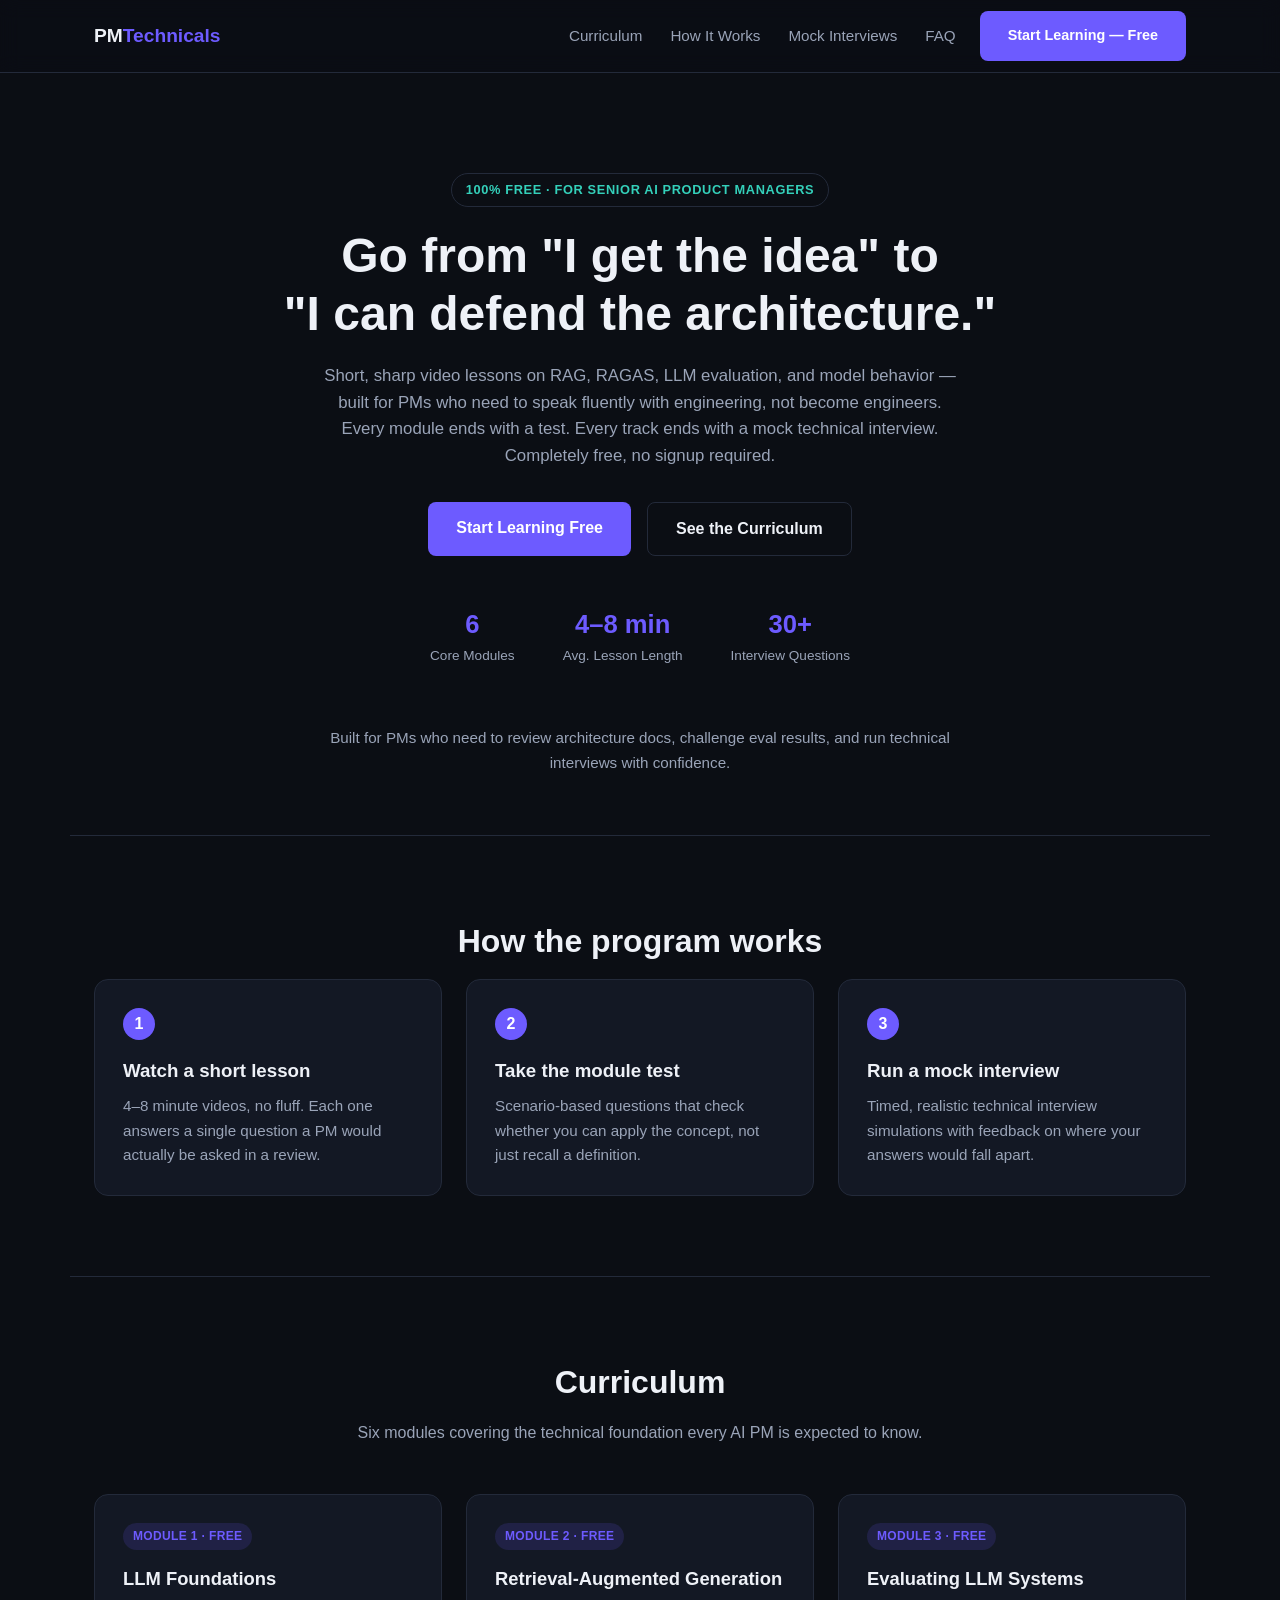
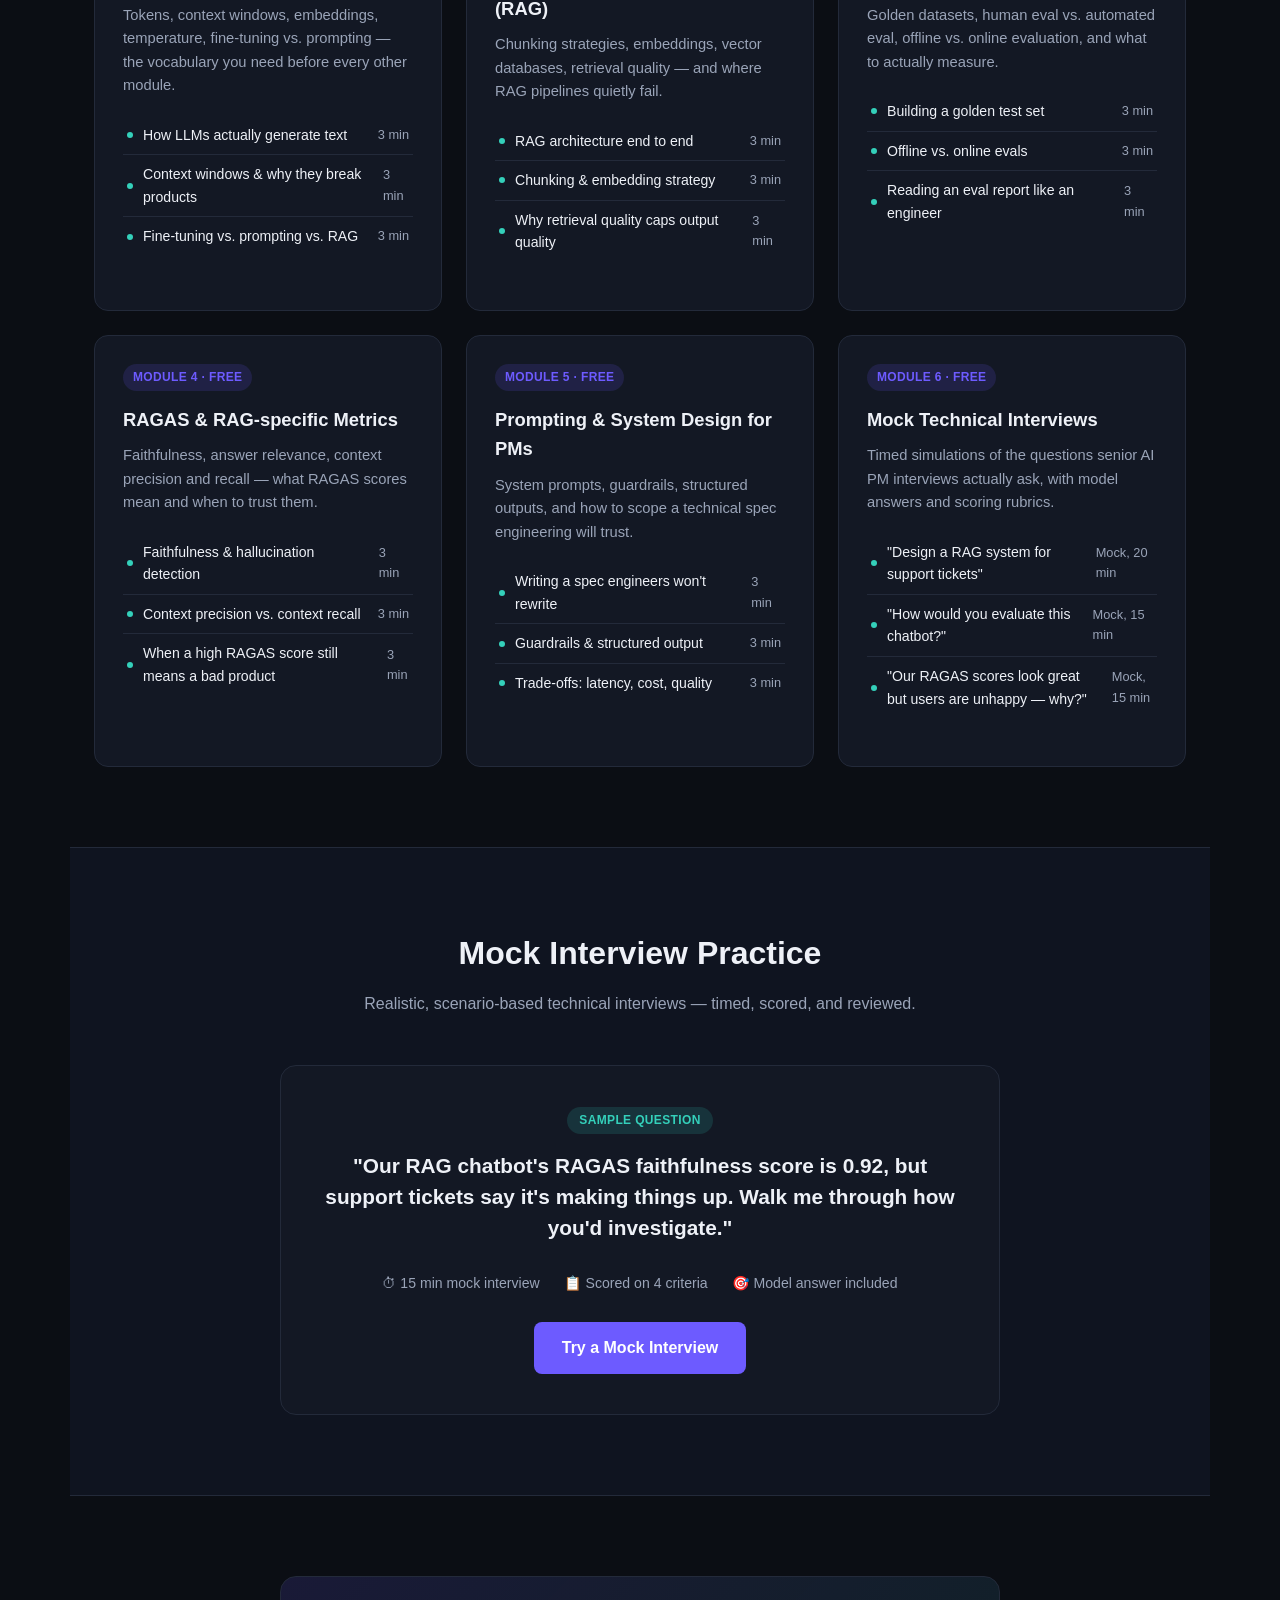
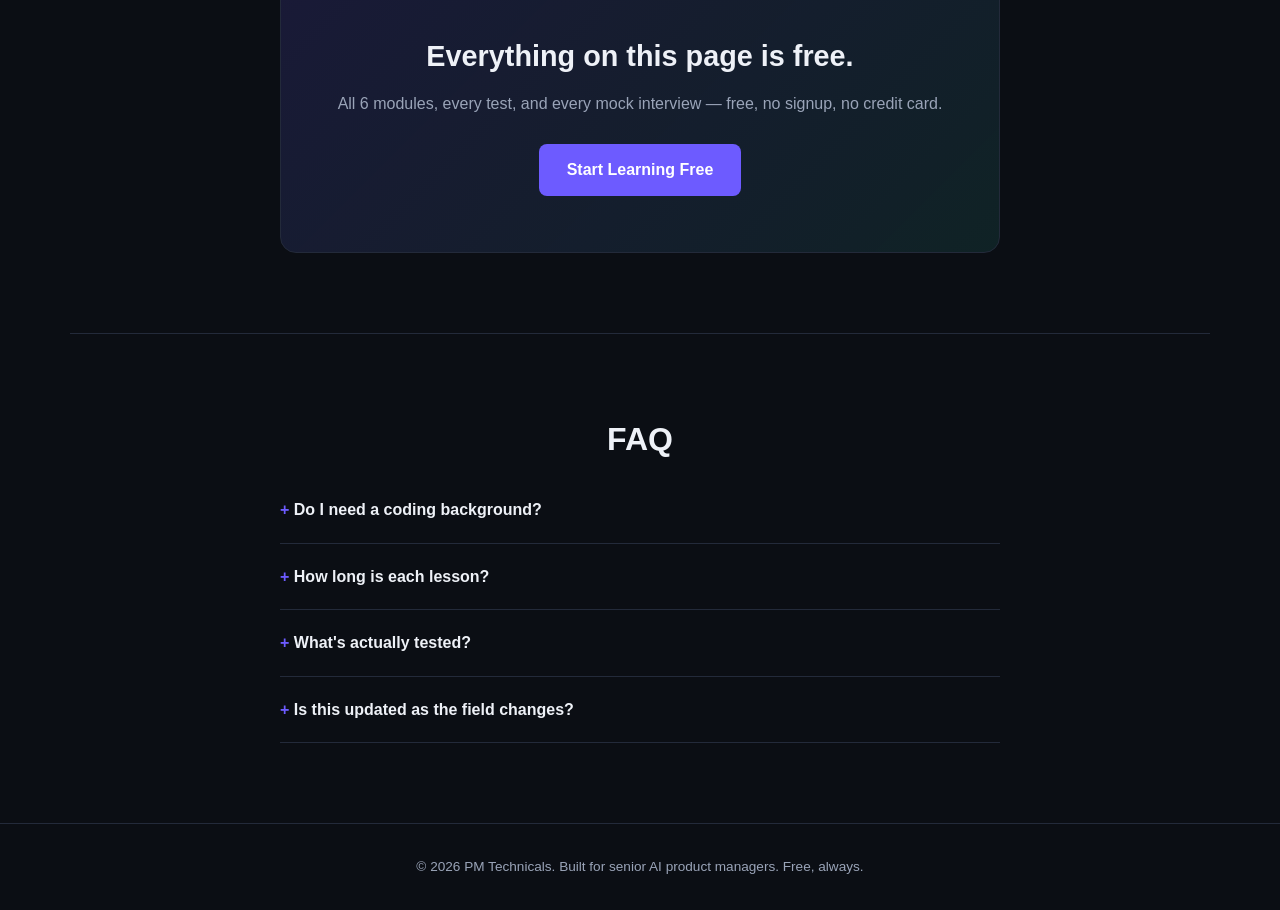
==== commit f9a9618e: "Write full lesson scripts to match stated lesson durations Each lesson's text-only/narration content" ====
--- a/ai-pm-academy/index.html
+++ b/ai-pm-academy/index.html
@@ -169,16 +169,32 @@
 </main>
 
 <div class="modal-overlay" id="lessonModal" aria-hidden="true">
-  <div class="modal" role="dialog" aria-modal="true" aria-labelledby="lessonModalTitle">
-    <button class="modal-close" id="modalClose" aria-label="Close lesson">&times;</button>
-    <div class="modal-video">
+  <div class="modal" id="modalBox" role="dialog" aria-modal="true" aria-labelledby="lessonModalTitle">
+    <div class="modal-toolbar">
+      <button class="icon-btn text-btn" id="modalTextOnly" aria-label="Text only" title="Text only">📄 Text Only</button>
+      <button class="icon-btn" id="modalSize" aria-label="Resize player" title="Resize player">⤢</button>
+      <button class="icon-btn" id="modalFullscreen" aria-label="Fullscreen" title="Fullscreen">⛶</button>
+      <button class="icon-btn" id="modalClose" aria-label="Close lesson" title="Close">&times;</button>
+    </div>
+    <div class="modal-video" id="modalVideo">
+      <div class="bars" id="bars">
+        <span></span><span></span><span></span><span></span><span></span><span></span><span></span><span></span>
+      </div>
       <button class="play-btn" id="playBtn" aria-label="Play lesson">▶</button>
+      <p class="modal-captions" id="modalCaptions"></p>
       <span class="modal-duration" id="modalDuration"></span>
+      <span class="no-audio-warning" id="noAudioWarning" hidden>Your browser doesn't support spoken audio — captions only.</span>
     </div>
     <div class="modal-body">
-      <span class="modal-module" id="modalModule"></span>
+      <div class="modal-heading-row">
+        <span class="modal-module" id="modalModule"></span>
+        <label class="voice-picker">
+          Voice
+          <select id="voiceSelect"></select>
+        </label>
+      </div>
       <h3 id="lessonModalTitle"></h3>
-      <p id="modalDesc"></p>
+      <div id="modalDesc" class="modal-desc"></div>
       <label class="modal-check">
         <input type="checkbox" id="modalWatched"> Mark as watched
       </label>
--- a/ai-pm-academy/styles.css
+++ b/ai-pm-academy/styles.css
@@ -462,22 +462,61 @@
   max-height: 90vh;
   overflow-y: auto;
   position: relative;
-}
-
-.modal-close {
+  transition: max-width 0.25s ease;
+}
+
+.modal.size-large {
+  max-width: 860px;
+}
+
+.modal.size-xl {
+  max-width: 1200px;
+}
+
+.modal.fullscreen-active {
+  max-width: 100%;
+  width: 100vw;
+  height: 100vh;
+  max-height: 100vh;
+  border-radius: 0;
+}
+
+.modal-toolbar {
   position: absolute;
   top: 16px;
+  left: 16px;
   right: 16px;
-  background: rgba(255, 255, 255, 0.06);
+  display: flex;
+  gap: 8px;
+  flex-wrap: wrap;
+  justify-content: flex-end;
+  z-index: 2;
+}
+
+.icon-btn {
+  background: rgba(255, 255, 255, 0.08);
   border: none;
   color: var(--color-text);
   width: 32px;
   height: 32px;
   border-radius: 50%;
-  font-size: 1.2rem;
+  font-size: 1rem;
   line-height: 1;
   cursor: pointer;
-  z-index: 2;
+  transition: background 0.15s;
+}
+
+.icon-btn:hover {
+  background: rgba(255, 255, 255, 0.18);
+}
+
+.icon-btn.text-btn {
+  width: auto;
+  border-radius: 999px;
+  padding: 0 14px;
+  font-size: 0.8rem;
+  font-weight: 600;
+  white-space: nowrap;
 }
 
 .modal-video {
@@ -488,6 +527,40 @@
   display: flex;
   align-items: center;
   justify-content: center;
+  overflow: hidden;
+}
+
+.modal.fullscreen-active .modal-video {
+  aspect-ratio: auto;
+  flex: 1;
+  border-radius: 0;
+}
+
+.modal.fullscreen-active {
+  display: flex;
+  flex-direction: column;
+}
+
+.modal.fullscreen-active .modal-body,
+.modal.fullscreen-active .modal-footer {
+  flex-shrink: 0;
+}
+
+.modal.text-only .modal-video {
+  display: none;
+}
+
+.modal.text-only .modal-body {
+  padding-top: 56px;
+}
+
+.modal.text-only .modal-body p {
+  font-size: 1.05rem;
+  color: var(--color-text);
+}
+
+.icon-btn.text-btn.active {
+  background: var(--color-primary);
 }
 
 .play-btn {
@@ -500,11 +573,76 @@
   font-size: 1.3rem;
   cursor: pointer;
   transition: transform 0.15s, background 0.15s;
+  z-index: 2;
 }
 
 .play-btn:hover {
   transform: scale(1.08);
   background: var(--color-primary-dark);
+}
+
+.bars {
+  position: absolute;
+  inset: 0;
+  display: flex;
+  align-items: center;
+  justify-content: center;
+  gap: 6px;
+}
+
+.bars span {
+  width: 6px;
+  height: 16px;
+  border-radius: 3px;
+  background: var(--color-primary);
+  opacity: 0.5;
+  transform-origin: center;
+}
+
+.modal-video.playing .bars span {
+  animation: bar-bounce 0.9s ease-in-out infinite;
+  opacity: 0.9;
+}
+
+.bars span:nth-child(1) { animation-delay: 0s; }
+.bars span:nth-child(2) { animation-delay: 0.1s; }
+.bars span:nth-child(3) { animation-delay: 0.2s; }
+.bars span:nth-child(4) { animation-delay: 0.3s; }
+.bars span:nth-child(5) { animation-delay: 0.4s; }
+.bars span:nth-child(6) { animation-delay: 0.3s; }
+.bars span:nth-child(7) { animation-delay: 0.2s; }
+.bars span:nth-child(8) { animation-delay: 0.1s; }
+
+@keyframes bar-bounce {
+  0%, 100% { height: 14px; }
+  50% { height: 46px; }
+}
+
+.modal-video.playing .play-btn {
+  background: var(--color-primary-dark);
+}
+
+.modal-captions {
+  position: absolute;
+  bottom: 44px;
+  left: 16px;
+  right: 16px;
+  text-align: center;
+  color: #fff;
+  font-size: 0.95rem;
+  font-weight: 500;
+  text-shadow: 0 2px 6px rgba(0, 0, 0, 0.6);
+  min-height: 1.4em;
+}
+
+.no-audio-warning {
+  position: absolute;
+  top: 14px;
+  left: 16px;
+  right: 16px;
+  text-align: center;
+  color: var(--color-muted);
+  font-size: 0.78rem;
 }
 
 .modal-duration {
@@ -522,6 +660,14 @@
   padding: 28px 28px 8px;
 }
 
+.modal-heading-row {
+  display: flex;
+  align-items: center;
+  justify-content: space-between;
+  gap: 12px;
+  margin-bottom: 10px;
+}
+
 .modal-module {
   display: inline-block;
   color: var(--color-accent);
@@ -529,7 +675,24 @@
   font-weight: 700;
   text-transform: uppercase;
   letter-spacing: 0.03em;
-  margin-bottom: 10px;
+}
+
+.voice-picker {
+  display: flex;
+  align-items: center;
+  gap: 6px;
+  font-size: 0.78rem;
+  color: var(--color-muted);
+}
+
+.voice-picker select {
+  background: var(--color-surface-alt);
+  color: var(--color-text);
+  border: 1px solid var(--color-border);
+  border-radius: 6px;
+  padding: 4px 8px;
+  font-size: 0.78rem;
+  max-width: 160px;
 }
 
 .modal-body h3 {
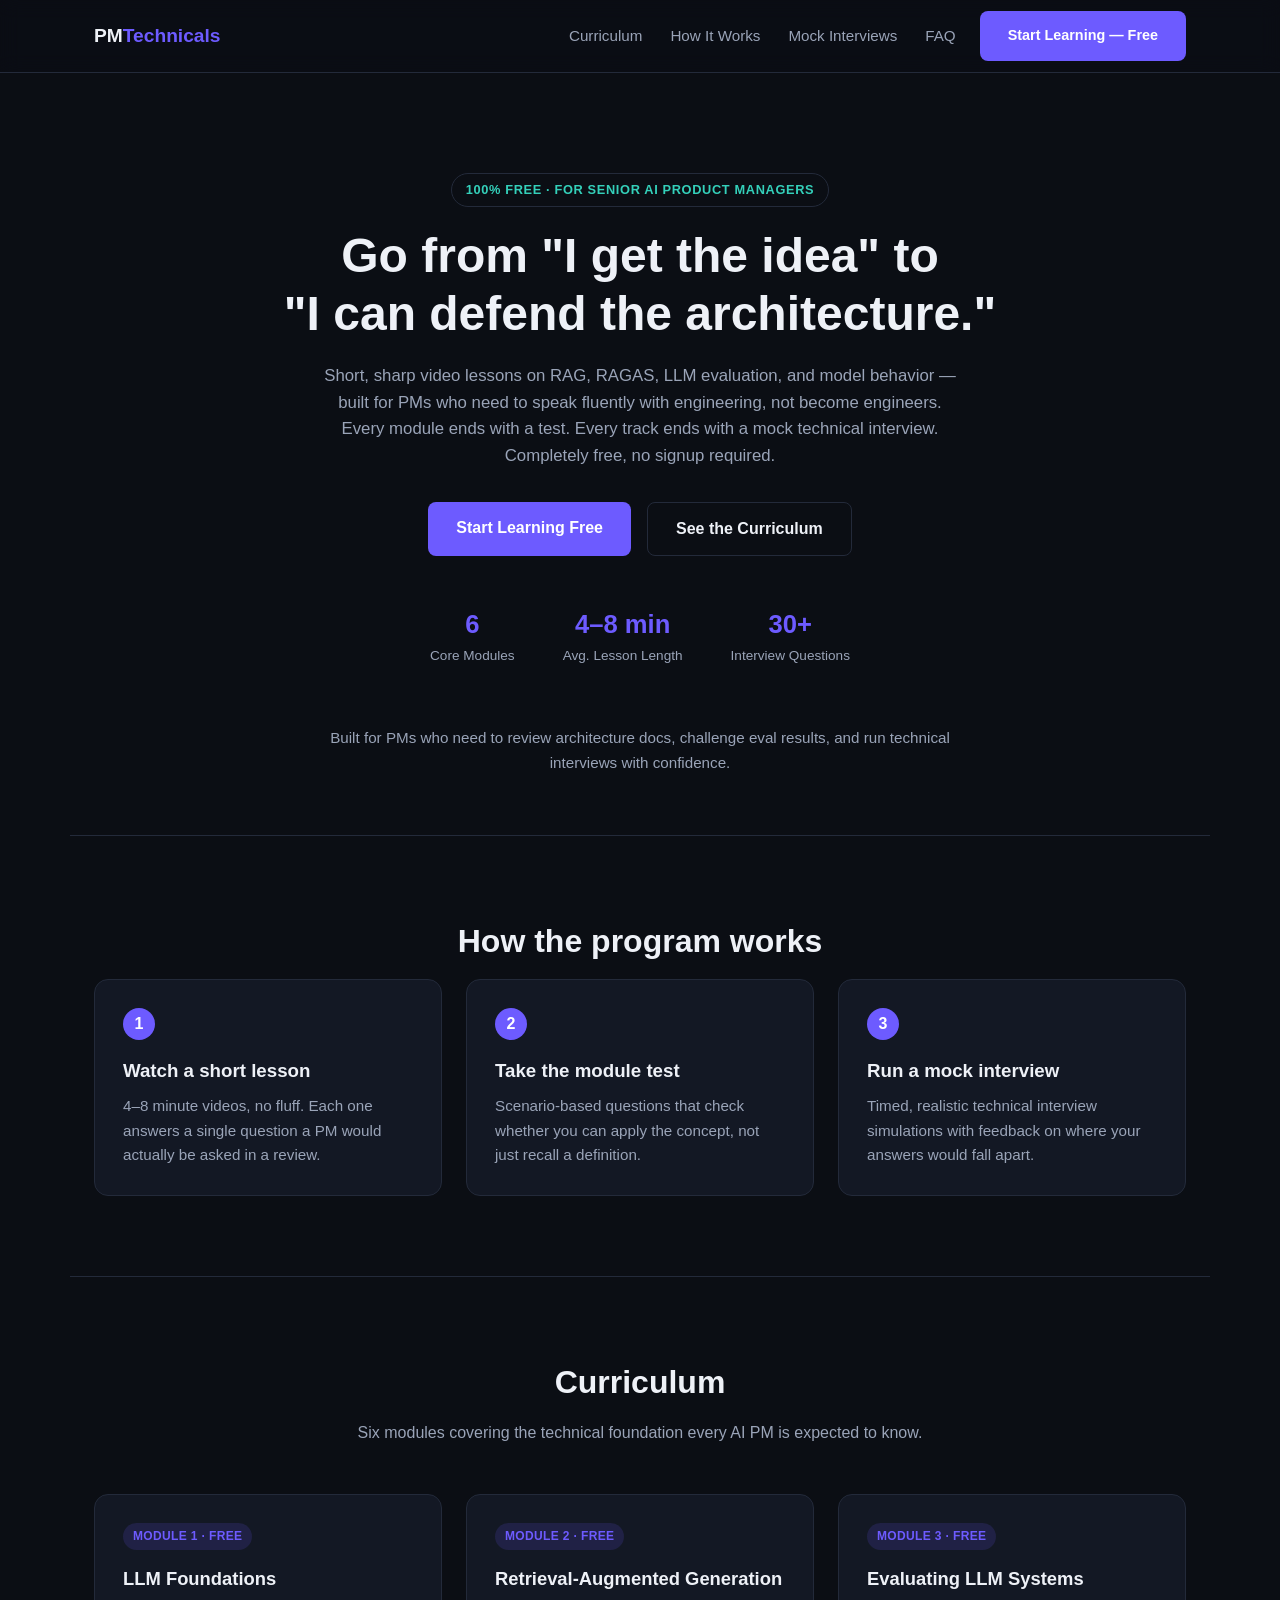
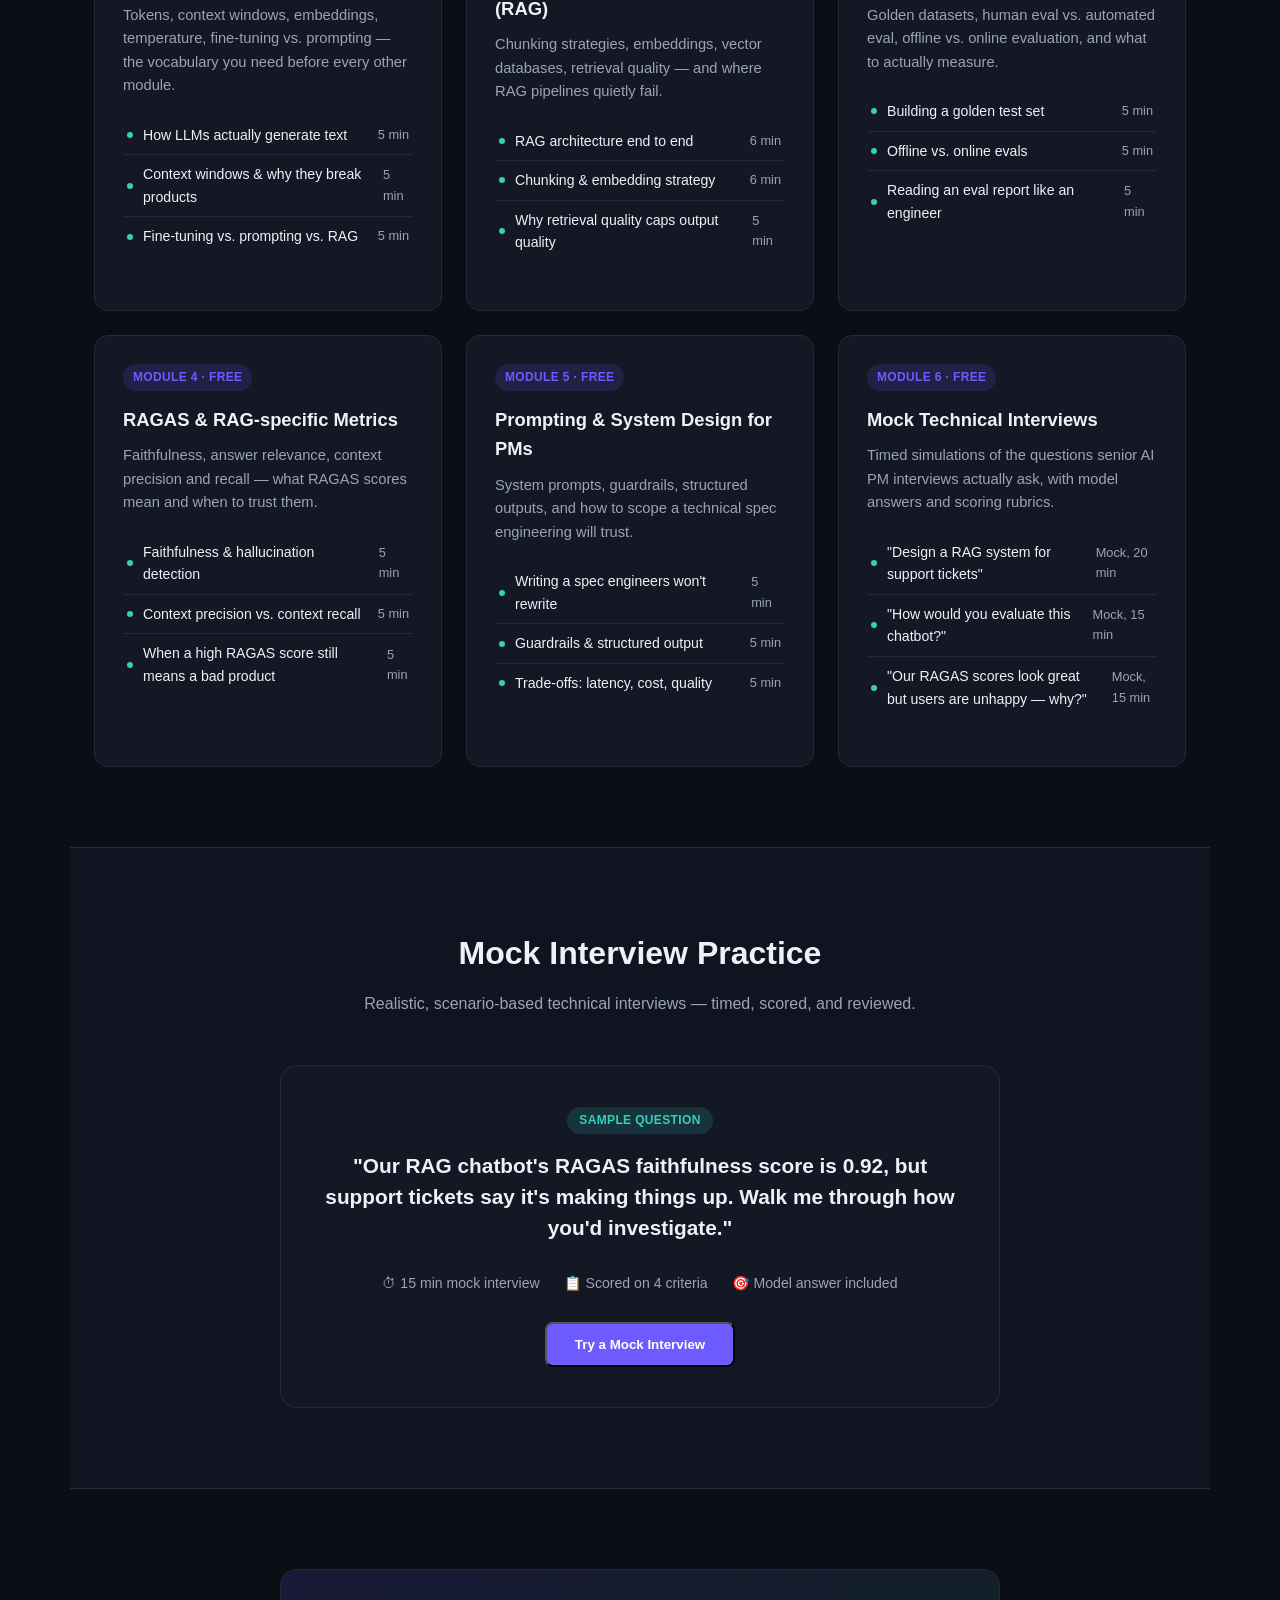
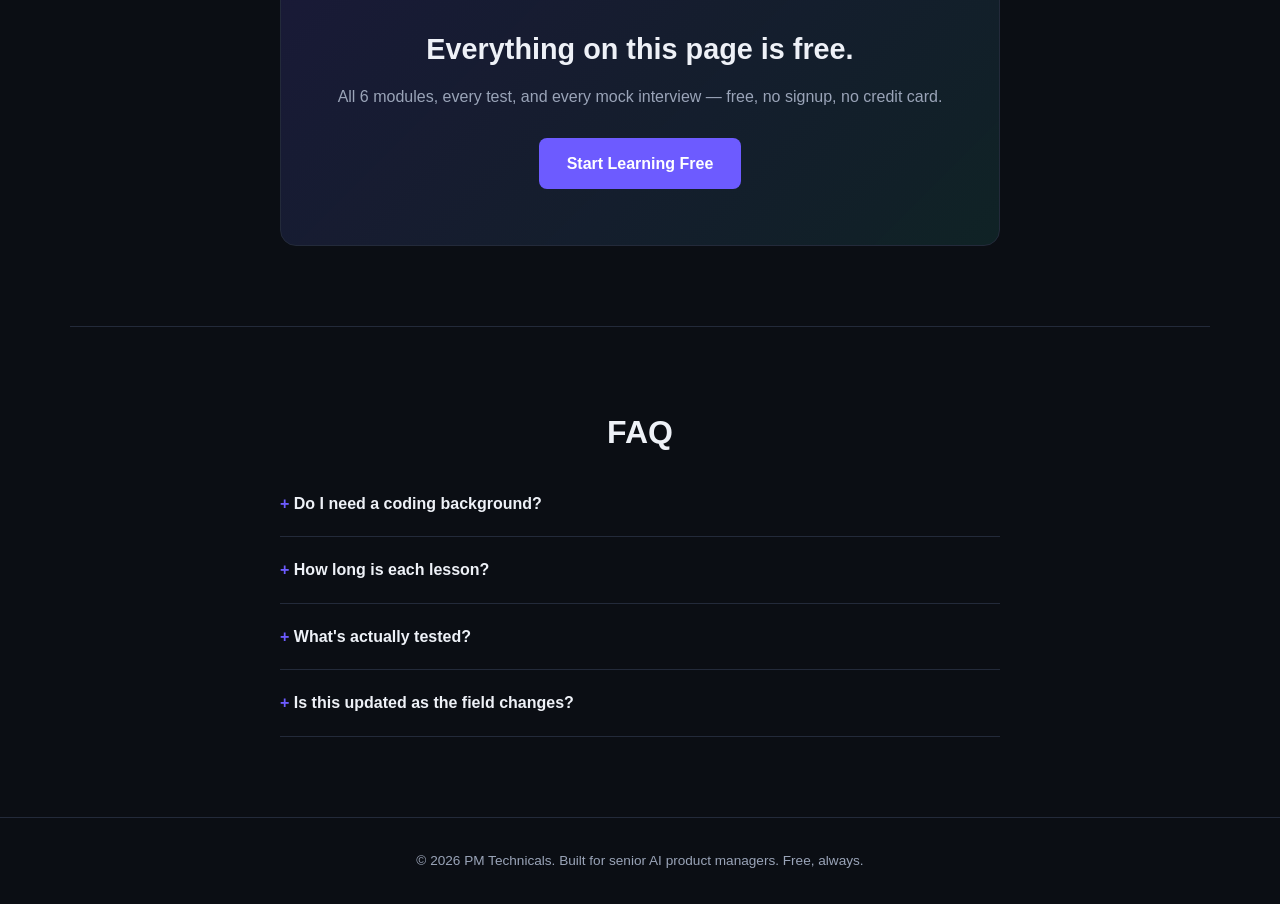
==== commit 95dcd2d4: "Make mock interview lessons actually interactive Module 6 lessons previously just showed the same na" ====
--- a/ai-pm-academy/index.html
+++ b/ai-pm-academy/index.html
@@ -133,7 +133,7 @@
         <span>📋 Scored on 4 criteria</span>
         <span>🎯 Model answer included</span>
       </div>
-      <a href="#curriculum" class="btn btn-primary">Try a Mock Interview</a>
+      <button type="button" class="btn btn-primary" id="tryMockInterview">Try a Mock Interview</button>
     </div>
   </section>
 
@@ -195,6 +195,17 @@
       </div>
       <h3 id="lessonModalTitle"></h3>
       <div id="modalDesc" class="modal-desc"></div>
+
+      <div class="mock-panel" id="mockPanel" hidden>
+        <div class="mock-timer-row">
+          <span class="mock-timer" id="mockTimeDisplay">20:00</span>
+          <button class="btn btn-secondary" id="mockStart">Start Timer</button>
+          <button class="btn btn-secondary" id="mockReset">Reset</button>
+        </div>
+        <textarea id="mockAnswer" class="mock-answer" placeholder="Draft your answer here — the timer keeps going even if you switch tabs, so just write as if this were the real interview."></textarea>
+        <button class="btn btn-primary" id="mockReveal">Reveal Model Answer &amp; Rubric</button>
+      </div>
+
       <label class="modal-check">
         <input type="checkbox" id="modalWatched"> Mark as watched
       </label>
--- a/ai-pm-academy/styles.css
+++ b/ai-pm-academy/styles.css
@@ -559,6 +559,94 @@
   color: var(--color-text);
 }
 
+.takeaways-heading {
+  color: var(--color-accent);
+  font-size: 0.85rem;
+  font-weight: 700;
+  text-transform: uppercase;
+  letter-spacing: 0.03em;
+  margin: 24px 0 10px;
+}
+
+.takeaways-list {
+  list-style: none;
+  display: flex;
+  flex-direction: column;
+  gap: 8px;
+  margin-bottom: 20px;
+}
+
+.takeaways-list li {
+  position: relative;
+  padding-left: 20px;
+  color: var(--color-text);
+  font-size: 0.92rem;
+  line-height: 1.5;
+}
+
+.takeaways-list li::before {
+  content: "✓";
+  position: absolute;
+  left: 0;
+  color: var(--color-accent);
+  font-weight: 700;
+}
+
+/* Mock interview panel */
+.mock-panel {
+  border: 1px solid var(--color-border);
+  border-radius: 12px;
+  padding: 20px;
+  margin: 20px 0;
+  background: var(--color-surface-alt);
+}
+
+.mock-timer-row {
+  display: flex;
+  align-items: center;
+  gap: 12px;
+  margin-bottom: 14px;
+  flex-wrap: wrap;
+}
+
+.mock-timer {
+  font-size: 1.6rem;
+  font-weight: 700;
+  font-variant-numeric: tabular-nums;
+  color: var(--color-primary);
+  margin-right: auto;
+}
+
+.mock-timer.time-up {
+  color: #ef4444;
+}
+
+.mock-answer {
+  width: 100%;
+  min-height: 140px;
+  resize: vertical;
+  background: var(--color-bg);
+  color: var(--color-text);
+  border: 1px solid var(--color-border);
+  border-radius: 8px;
+  padding: 12px;
+  font: inherit;
+  font-size: 0.92rem;
+  margin-bottom: 14px;
+}
+
+.mock-answer:disabled {
+  opacity: 0.75;
+}
+
+#mockReveal {
+  width: 100%;
+}
+
+.mock-rubric-hidden {
+  display: none;
+}
+
 .icon-btn.text-btn.active {
   background: var(--color-primary);
 }
